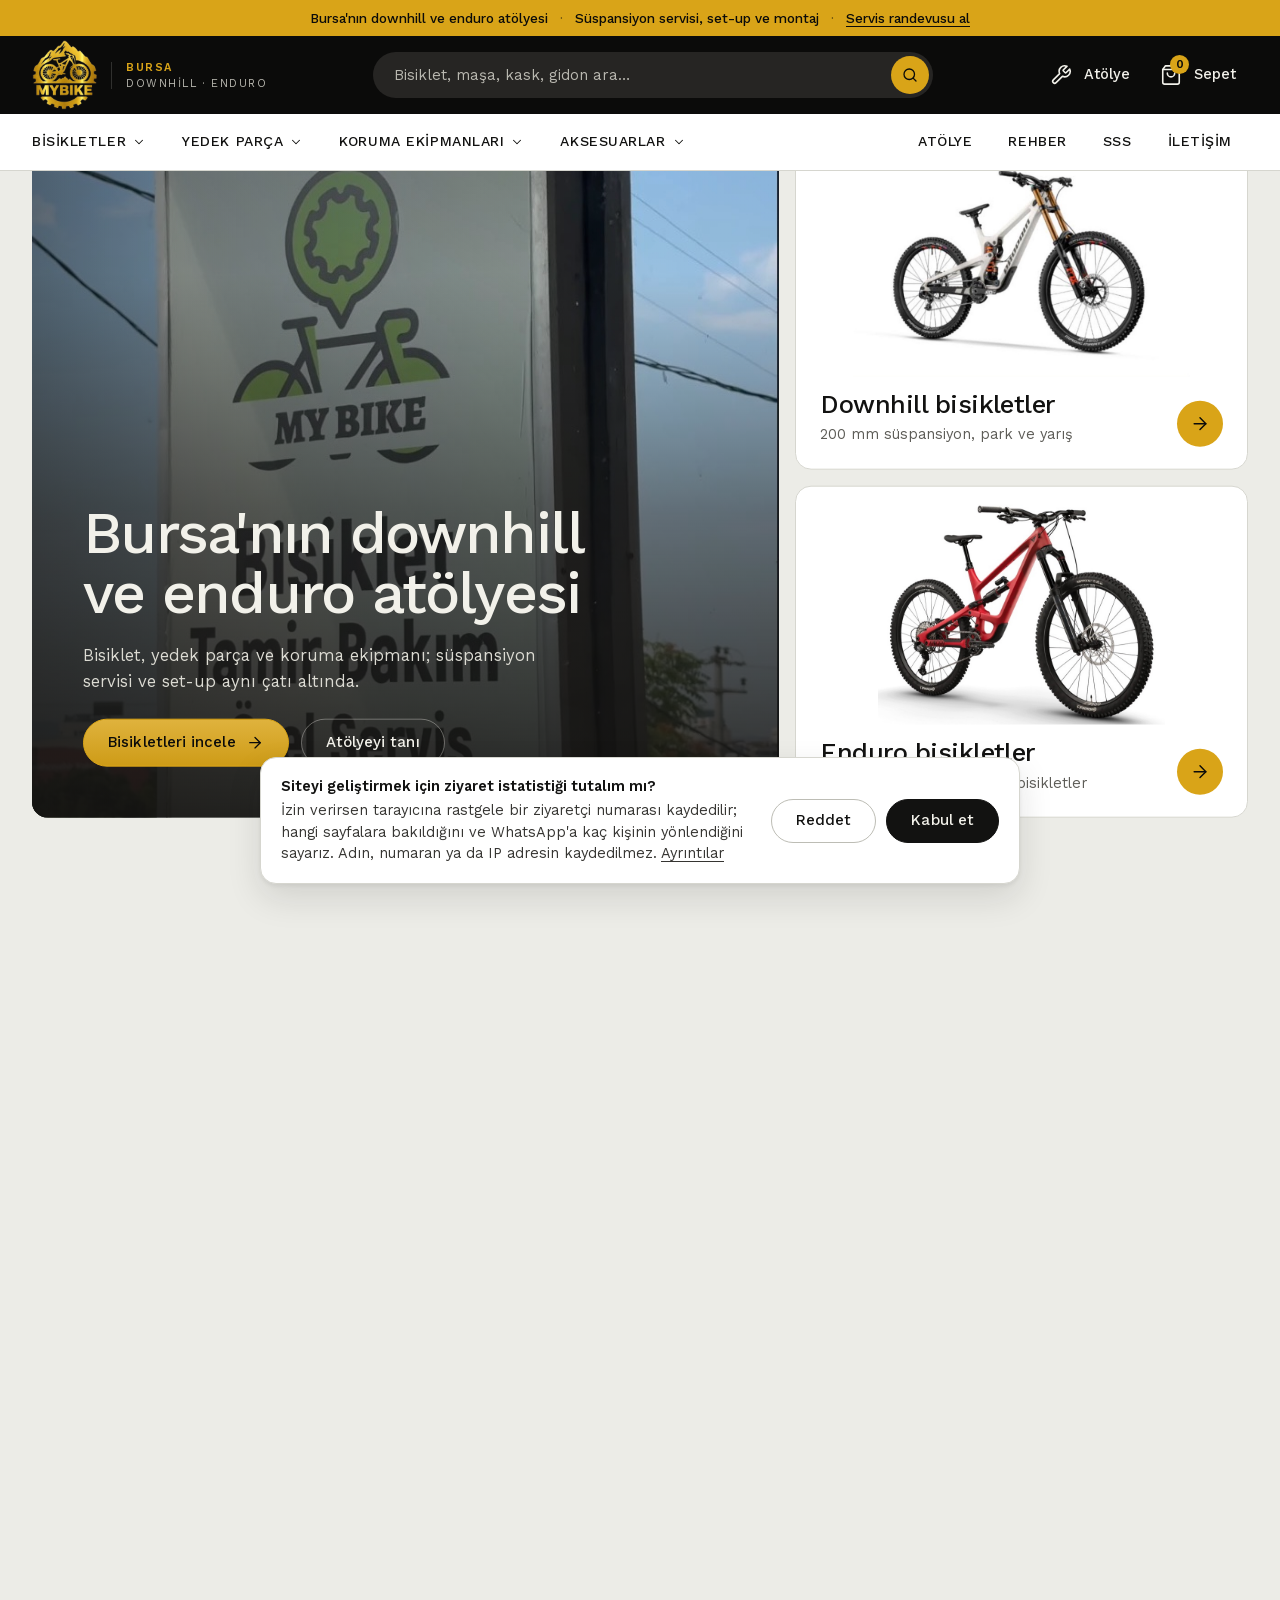
==== index.html @ 98304c93 "Güvenlik: istatistik kayıtlarına hız sınırı, yönetici girişine deneme sınırı, içerik güvenlik politi" ====
<!doctype html>
<html lang="tr" data-type="place">
<head>
  <meta charset="utf-8">
  <meta name="viewport" content="width=device-width, initial-scale=1">
  <meta http-equiv="Content-Security-Policy" content="default-src 'self'; script-src 'self'; style-src 'self' 'unsafe-inline'; img-src 'self' data: blob: https://vzsizdxejrnahdxeeici.supabase.co; font-src 'self'; connect-src 'self' https://vzsizdxejrnahdxeeici.supabase.co wss://vzsizdxejrnahdxeeici.supabase.co; object-src 'none'; base-uri 'self'; form-action 'self'; frame-src 'none'; upgrade-insecure-requests">
  <meta name="referrer" content="strict-origin-when-cross-origin">
  <title>My Bike Bursa | Downhill ve Enduro Bisiklet, Yedek Parça ve Atölye</title>
  <meta name="description" content="Bursa'da downhill ve enduro odaklı bisiklet atölyesi. Enduro, downhill, XC, hardtail ve dirt jump bisikletler; yedek parça, koruma ekipmanı ve süspansiyon servisi.">
  <meta name="page-type" content="place">
  <meta name="site-kind" content="other">
  <meta name="page-kind" content="place">
  <meta name="theme-color" content="#0b0b0a">
  <meta property="og:type" content="website">
  <meta property="og:title" content="My Bike Bursa | Downhill ve Enduro Atölyesi">
  <meta property="og:description" content="Downhill ve enduro bisikletler, yedek parça, koruma ekipmanı ve atölye servisi.">
  <link rel="canonical" href="https://www.mybikestore.com.tr/">
  <meta property="og:url" content="https://www.mybikestore.com.tr/">
  <meta property="og:site_name" content="My Bike Bursa">
  <meta property="og:locale" content="tr_TR">
  <meta property="og:image" content="https://www.mybikestore.com.tr/assets/img/logo.jpg">
  <meta name="twitter:card" content="summary_large_image">
  <link rel="icon" href="assets/img/favicon-64.png" type="image/png">
  <link rel="apple-touch-icon" href="assets/img/apple-touch-icon.png">
    <script type="application/ld+json">
  {
    "@context": "https://schema.org",
    "@graph": [
      {
        "@type": "BicycleStore",
        "@id": "https://www.mybikestore.com.tr/#isletme",
        "name": "My Bike Bursa",
        "alternateName": "My Bike",
        "description": "Bursa'da downhill ve enduro odaklı bisiklet atölyesi: bisiklet, yedek parça, koruma ekipmanı ve süspansiyon servisi.",
        "url": "https://www.mybikestore.com.tr/",
        "logo": "https://www.mybikestore.com.tr/assets/img/logo.jpg",
        "image": "https://www.mybikestore.com.tr/assets/img/logo.jpg",
        "telephone": "+905318868120",
        "email": "tolgaakdeniz16@gmail.com",
        "address": { "@type": "PostalAddress", "streetAddress": "Odunluk Mah., Orhangazi Cad., No: 13", "addressLocality": "Nilüfer", "addressRegion": "Bursa", "addressCountry": "TR" },
        "hasMap": "https://www.google.com/maps/search/?api=1&query=My%20Bike%2C%20Odunluk%20Mah.%2C%20Orhangazi%20Cad.%2C%20No%3A%2013%2C%20Nil%C3%BCfer%2C%20Bursa",
        "areaServed": "Bursa",
        "openingHours": "Mo-Sa 10:00-19:00",
        "priceRange": "₺₺",
        "knowsAbout": ["Downhill bisiklet", "Enduro bisiklet", "Süspansiyon servisi", "Bisiklet tamiri"]
      },
      {
        "@type": "WebSite",
        "@id": "https://www.mybikestore.com.tr/#site",
        "name": "My Bike Bursa",
        "url": "https://www.mybikestore.com.tr/",
        "inLanguage": "tr-TR",
        "publisher": { "@id": "https://www.mybikestore.com.tr/#isletme" },
        "potentialAction": {
          "@type": "SearchAction",
          "target": "https://www.mybikestore.com.tr/magaza.html?q={search_term_string}",
          "query-input": "required name=search_term_string"
        }
      }
    ]
  }
  </script>
  <link rel="stylesheet" href="assets/css/fonts.css?v=202611221400">
  <link rel="stylesheet" href="assets/css/style.css?v=202611221400">
</head>
<body data-page="home">
  <!-- palette: stone ground + logo gold/black · type Work Sans · radius soft · motion: GSAP ScrollSmoother + hero entrance -->
  <a class="skip-link" href="#icerik">İçeriğe geç</a>
  <div id="site-header"></div>

  <div id="smooth-wrapper">
    <div id="smooth-content">
      <main id="icerik">

        <!-- HERO: atölye fotoğrafı + iki disiplin -->
        <section class="hero" data-enter aria-label="My Bike atölyesi">
          <div class="wrap">
            <div class="hero-grid">
              <div class="hero-main" data-enter-media>
                <div class="ph ph--dark has-img"><img src="assets/img/atolye/tabela.jpg" alt="My Bike tabelası: bisiklet tamir bakım, özel servis" decoding="async" style="object-position:center 56%"></div>
                <div class="hero-copy">
                  <h1 data-enter-item>Bursa'nın downhill ve enduro atölyesi</h1>
                  <p data-enter-item>Bisiklet, yedek parça ve koruma ekipmanı; süspansiyon servisi ve set-up aynı çatı altında.</p>
                  <div class="row" data-enter-item>
                    <a class="btn" href="magaza.html?kat=bisikletler">Bisikletleri incele <svg viewBox="0 0 24 24" fill="none" stroke="currentColor" stroke-width="1.75" stroke-linecap="round" stroke-linejoin="round" aria-hidden="true"><path d="M5 12h14"/><path d="m12 5 7 7-7 7"/></svg></a>
                    <a class="btn btn--ghost on-dark" href="atolye.html">Atölyeyi tanı</a>
                  </div>
                </div>
              </div>

              <a class="hero-side hero-side--light" href="magaza.html?kat=downhill" data-enter-media>
                <div class="ph has-img"><img src="assets/img/disiplin/downhill-propain.jpg" alt="Downhill bisiklet" width="846" height="568" decoding="async"></div>
                <div class="copy">
                  <div><h2>Downhill bisikletler</h2><p>200 mm süspansiyon, park ve yarış</p></div>
                  <span class="round-arrow" aria-hidden="true"><svg viewBox="0 0 24 24" fill="none" stroke="currentColor" stroke-width="1.75" stroke-linecap="round" stroke-linejoin="round"><path d="M5 12h14"/><path d="m12 5 7 7-7 7"/></svg></span>
                </div>
              </a>
              <a class="hero-side hero-side--light" href="magaza.html?kat=enduro" data-enter-media>
                <div class="ph has-img"><img src="assets/img/disiplin/enduro-capra.jpg" alt="Enduro bisiklet" width="760" height="600" decoding="async"></div>
                <div class="copy">
                  <div><h2>Enduro bisikletler</h2><p>150–180 mm, tırmanıp inen bisikletler</p></div>
                  <span class="round-arrow" aria-hidden="true"><svg viewBox="0 0 24 24" fill="none" stroke="currentColor" stroke-width="1.75" stroke-linecap="round" stroke-linejoin="round"><path d="M5 12h14"/><path d="m12 5 7 7-7 7"/></svg></span>
                </div>
              </a>
            </div>
          </div>
        </section>

        <!-- BİSİKLET DİSİPLİNLERİ -->
        <section class="section" id="bisikletler">
          <div class="wrap">
            <div class="sec-head">
              <div>
                <h2>Disipline göre bisiklet</h2>
                <p>Hangi parkurda süreceğini söyle, doğru bisikleti birlikte seçelim.</p>
              </div>
              <a class="link" href="magaza.html?kat=bisikletler">Tüm bisikletler <svg viewBox="0 0 24 24" fill="none" stroke="currentColor" stroke-width="1.75" stroke-linecap="round" stroke-linejoin="round" aria-hidden="true"><path d="M5 12h14"/><path d="m12 5 7 7-7 7"/></svg></a>
            </div>
            <div class="disc-grid" data-disciplines></div>
          </div>
        </section>

        <!-- YENİ GELENLER -->
        <section class="section section--white">
          <div class="wrap">
            <div class="sec-head">
              <div>
                <h2>Yeni gelen ürünler</h2>
                <p>Bisikletler, parçalar ve ekipmanda son gelenler.</p>
              </div>
              <a class="link" href="magaza.html?sirala=yeni">Tümünü gör <svg viewBox="0 0 24 24" fill="none" stroke="currentColor" stroke-width="1.75" stroke-linecap="round" stroke-linejoin="round" aria-hidden="true"><path d="M5 12h14"/><path d="m12 5 7 7-7 7"/></svg></a>
            </div>
            <div class="p-grid" data-new></div>
          </div>
        </section>

        <!-- ATÖLYE -->
        <section class="section band on-dark" id="atolye">
          <div class="wrap band-grid">
            <div>
              <h2>Atölye: servis, <span class="nb">set-up</span> ve montaj</h2>
              <p class="lead">Bisikletini parkurdan nasıl döndüyse öyle getir. Süspansiyon bakımından teker toplamaya, downhill ve enduro bisikletin ihtiyacı olan işleri burada yapıyoruz.</p>
              <ul class="svc-list">
                <li><svg viewBox="0 0 24 24" fill="none" stroke="currentColor" stroke-width="2" stroke-linecap="round" stroke-linejoin="round" aria-hidden="true"><path d="M20 6 9 17l-5-5"/></svg>Süspansiyon servisi</li>
                <li><svg viewBox="0 0 24 24" fill="none" stroke="currentColor" stroke-width="2" stroke-linecap="round" stroke-linejoin="round" aria-hidden="true"><path d="M20 6 9 17l-5-5"/></svg>Set-up ve sag ayarı</li>
                <li><svg viewBox="0 0 24 24" fill="none" stroke="currentColor" stroke-width="2" stroke-linecap="round" stroke-linejoin="round" aria-hidden="true"><path d="M20 6 9 17l-5-5"/></svg>Fren bakımı ve hava alma</li>
                <li><svg viewBox="0 0 24 24" fill="none" stroke="currentColor" stroke-width="2" stroke-linecap="round" stroke-linejoin="round" aria-hidden="true"><path d="M20 6 9 17l-5-5"/></svg>Tubeless kurulum</li>
                <li><svg viewBox="0 0 24 24" fill="none" stroke="currentColor" stroke-width="2" stroke-linecap="round" stroke-linejoin="round" aria-hidden="true"><path d="M20 6 9 17l-5-5"/></svg>Teker toplama</li>
                <li><svg viewBox="0 0 24 24" fill="none" stroke="currentColor" stroke-width="2" stroke-linecap="round" stroke-linejoin="round" aria-hidden="true"><path d="M20 6 9 17l-5-5"/></svg>Sezon öncesi komple bakım</li>
              </ul>
              <div class="row">
                <a class="btn" href="atolye.html#randevu">Servis randevusu al <svg viewBox="0 0 24 24" fill="none" stroke="currentColor" stroke-width="1.75" stroke-linecap="round" stroke-linejoin="round" aria-hidden="true"><path d="M5 12h14"/><path d="m12 5 7 7-7 7"/></svg></a>
                <a class="btn btn--ghost" href="atolye.html">Atölyeyi tanı</a>
              </div>
            </div>
            <div class="mosaic">
              <div class="frame"><div data-ph="Atölyede kadro üzerinde çalışan usta" data-img="assets/img/atolye/montaj-standi.jpg" data-ph-dark></div></div>
              <div class="frame"><div data-ph="Fox amortisör servisi: sökülmüş parçalar, keçe kiti ve süspansiyon yağları" data-img="assets/img/atolye/suspansiyon-servis-kiti.jpg" data-ph-dark></div></div>
              <div class="frame"><div data-ph="Mağaza duvarında kaset, balata ve aksesuarlar" data-img="assets/img/atolye/parca-duvari-aktarma.jpg" data-ph-dark></div></div>
            </div>
          </div>
        </section>

        <!-- KORUMA ÜRÜNLERİ -->
        <section class="section section--tight">
          <div class="wrap">
            <div class="sec-head">
              <div>
                <h2>Öne çıkan korumalar</h2>
                <p>Parka çıkmadan önce kask, dizlik ve gövde koruması.</p>
              </div>
              <a class="link" href="magaza.html?kat=koruma">Tüm korumalar <svg viewBox="0 0 24 24" fill="none" stroke="currentColor" stroke-width="1.75" stroke-linecap="round" stroke-linejoin="round" aria-hidden="true"><path d="M5 12h14"/><path d="m12 5 7 7-7 7"/></svg></a>
            </div>
            <div class="p-grid" data-protection></div>
          </div>
        </section>

        <!-- KATEGORİLER: her kutunun görseli o kategorideki bir üründen gelir -->
        <section class="section">
          <div class="wrap">
            <div class="sec-head">
              <div>
                <h2>Kategoriler</h2>
                <p>Bisikletler, yedek parçalar, aksesuarlar ve koruma ekipmanları.</p>
              </div>
              <a class="link" href="magaza.html">Tüm ürünler <svg viewBox="0 0 24 24" fill="none" stroke="currentColor" stroke-width="1.75" stroke-linecap="round" stroke-linejoin="round" aria-hidden="true"><path d="M5 12h14"/><path d="m12 5 7 7-7 7"/></svg></a>
            </div>
            <div class="cat-grid" data-cat-tiles></div>
          </div>
        </section>

      </main>
      <div id="site-footer"></div>
    </div>
  </div>

  <script src="assets/vendor/supabase.min.js"></script>
  <script src="assets/js/config.js?v=202611221400"></script>
  <script src="assets/js/data.js?v=202611221400"></script>
  <script src="assets/js/store.js?v=202611221400"></script>
  <script src="assets/js/app.js?v=202611221400"></script>
  <script src="assets/js/analytics.js?v=202611221400"></script>
  <script src="assets/vendor/gsap.min.js"></script>
  <script src="assets/vendor/ScrollTrigger.min.js"></script>
  <script src="assets/vendor/ScrollSmoother.min.js"></script>
  <script src="assets/js/motion.js?v=202611221400"></script>
</body>
</html>
---- assets/css/fonts.css ----
/* Work Sans (SIL Open Font License 1.1) — yerel kopya; Google Fonts'a istek gitmez. Değişken font: 400–600 */
@font-face { font-family: 'Work Sans'; font-style: normal; font-weight: 400 600; font-display: swap; src: url('../fonts/work-sans-latin-ext.woff2') format('woff2'); unicode-range: U+0100-02BA, U+02BD-02C5, U+02C7-02CC, U+02CE-02D7, U+02DD-02FF, U+0304, U+0308, U+0329, U+1D00-1DBF, U+1E00-1E9F, U+1EF2-1EFF, U+2020, U+20A0-20AB, U+20AD-20C4, U+2113, U+2C60-2C7F, U+A720-A7FF; }
@font-face { font-family: 'Work Sans'; font-style: normal; font-weight: 400 600; font-display: swap; src: url('../fonts/work-sans-latin.woff2') format('woff2'); unicode-range: U+0000-00FF, U+0131, U+0152-0153, U+02BB-02BC, U+02C6, U+02DA, U+02DC, U+0304, U+0308, U+0329, U+2000-206F, U+20AC, U+2122, U+2191, U+2193, U+2212, U+2215, U+FEFF, U+FFFD; }
---- assets/css/style.css ----
/* ==========================================================================
   MY BIKE — Bursa downhill & enduro atölyesi
   Palet: taş zemin (ana renk) + logodan altın sarısı ve siyah (vurgu)
   Yazı: Work Sans
   ========================================================================== */

:root {
  --bg: #ecece7;
  --surface: #f6f6f2;
  --card: #ffffff;
  --line: #d6d6cf;
  --line-strong: #bdbdb5;
  --ink: #121211;
  --ink-2: #363532;
  --muted: #5d5c57;
  --accent: #d9a418;        /* logodaki altın sarısı */
  --accent-strong: #c18f0d;
  --accent-ink: #0b0b0a;
  --accent-deep: #3b2c05;   /* altın zemin üstünde ikincil yazı */
  --dark: #0b0b0a;          /* logodaki siyah */
  --dark-2: #171716;
  --dark-3: #262523;
  --on-dark: #f2f1ea;
  --on-dark-muted: #b9b8b0;
  --danger: #b4321f;

  --radius-s: 6px;
  --radius: 10px;
  --radius-l: 16px;
  --pill: 999px;

  --wrap: 1320px;
  --gutter: clamp(16px, 3vw, 32px);
  --header-h: 168px;

  --shadow-1: 0 1px 2px rgba(24, 23, 21, .06), 0 4px 14px rgba(24, 23, 21, .06);
  --shadow-2: 0 2px 4px rgba(24, 23, 21, .06), 0 14px 34px rgba(24, 23, 21, .12);

  --ease-out: cubic-bezier(.16, 1, .3, 1);
  --t-fast: 160ms;
  --t: 260ms;

  --font: "Work Sans", system-ui, -apple-system, "Segoe UI", sans-serif;
}

/* ---------- Reset ---------- */
*, *::before, *::after { box-sizing: border-box; }
html { -webkit-text-size-adjust: 100%; text-size-adjust: 100%; }
body {
  margin: 0;
  background: var(--bg);
  color: var(--ink);
  font-family: var(--font);
  font-size: 16px;
  line-height: 1.55;
  font-feature-settings: "tnum" 0;
  -webkit-font-smoothing: antialiased;
}
img, svg, video { display: block; max-width: 100%; }
a { color: inherit; text-decoration: none; }
button, input, select, textarea { font: inherit; color: inherit; }
button { cursor: pointer; background: none; border: 0; padding: 0; }
h1, h2, h3, h4 { margin: 0; font-weight: 500; line-height: 1.1; letter-spacing: -0.02em; text-wrap: balance; }
p { margin: 0; }
ul { margin: 0; padding: 0; list-style: none; }
::selection { background: var(--accent); color: var(--accent-ink); }
:focus-visible { outline: 2px solid var(--ink); outline-offset: 3px; border-radius: 4px; }
.on-dark :focus-visible, .site-header :focus-visible, .site-footer :focus-visible { outline-color: var(--accent); }
.site-header .annc :focus-visible, .site-header .mainnav :focus-visible, .trust :focus-visible { outline-color: var(--ink); }

html { scrollbar-color: var(--line-strong) var(--bg); overflow-x: clip; }

.sr-only {
  position: absolute; width: 1px; height: 1px; padding: 0; margin: -1px;
  overflow: hidden; clip: rect(0 0 0 0); white-space: nowrap; border: 0;
}
.skip-link {
  position: fixed; left: 16px; top: 12px; z-index: 200;
  background: var(--accent); color: var(--accent-ink);
  padding: 12px 18px; border-radius: var(--pill); font-weight: 500;
  transform: translateY(-160%); transition: transform var(--t-fast) var(--ease-out);
}
.skip-link:focus { transform: none; }

.wrap { width: 100%; max-width: var(--wrap); margin-inline: auto; padding-inline: var(--gutter); }
.num { font-variant-numeric: tabular-nums; }

/* ---------- Buttons ---------- */
.btn {
  --b-bg: var(--accent); --b-fg: var(--accent-ink); --b-bd: var(--accent);
  display: inline-flex; align-items: center; justify-content: center; gap: 10px;
  min-height: 48px; padding: 0 24px;
  background: var(--b-bg); color: var(--b-fg);
  border: 1px solid var(--b-bd); border-radius: var(--pill);
  font-weight: 500; font-size: 15px; letter-spacing: .005em; white-space: nowrap;
  transition: background var(--t-fast), color var(--t-fast), border-color var(--t-fast), transform var(--t-fast) var(--ease-out), box-shadow var(--t-fast);
}
.btn svg { width: 18px; height: 18px; transition: transform var(--t) var(--ease-out); }
.btn:hover { --b-bg: var(--accent-strong); --b-bd: var(--accent-strong); transform: translateY(-1px); box-shadow: 0 6px 16px rgba(24,23,21,.14); }
.btn:hover svg { transform: translateX(3px); }
.btn:active { transform: translateY(0) scale(.98); box-shadow: none; }
.btn--dark { --b-bg: var(--ink); --b-fg: var(--on-dark); --b-bd: var(--ink); }
.btn--dark:hover { --b-bg: var(--dark-3); --b-bd: var(--dark-3); }
.btn--ghost { --b-bg: transparent; --b-fg: var(--ink); --b-bd: var(--line-strong); }
.btn--ghost:hover { --b-bg: var(--card); --b-bd: var(--ink); }
.on-dark .btn--ghost, .btn--ghost.on-dark { --b-fg: var(--on-dark); --b-bd: rgba(242,241,234,.35); }
.on-dark .btn--ghost:hover, .btn--ghost.on-dark:hover { --b-bg: rgba(242,241,234,.08); --b-bd: var(--on-dark); }
.btn--block { width: 100%; }
.btn[disabled] { opacity: .5; pointer-events: none; }

.link {
  display: inline-flex; align-items: center; gap: 6px; font-weight: 500;
  background: linear-gradient(currentColor, currentColor) no-repeat 0 100% / 0 1px;
  padding-bottom: 2px; transition: background-size var(--t) var(--ease-out);
}
.link:hover { background-size: 100% 1px; }
.link svg { width: 16px; height: 16px; transition: transform var(--t) var(--ease-out); }
.link:hover svg { transform: translateX(3px); }

/* ---------- Image placeholder ("Görsel eklenecek") ---------- */
.ph {
  position: relative; width: 100%; height: 100%;
  display: grid; place-content: center; justify-items: center; gap: 8px;
  text-align: center; padding: 16px;
  color: var(--muted);
  background:
    repeating-linear-gradient(135deg, rgba(24,23,21,.035) 0 12px, transparent 12px 24px),
    #e3e3dc;
  overflow: hidden;
}
.ph svg { width: 34px; height: 34px; opacity: .7; }
.ph b { font-weight: 500; font-size: 14px; color: var(--ink-2); }
.ph small { font-size: 12.5px; line-height: 1.35; max-width: 26ch; color: var(--ink-2); }
.ph--dark small { color: var(--on-dark-muted); }
.ph--dark {
  color: var(--on-dark-muted);
  background:
    repeating-linear-gradient(135deg, rgba(242,241,234,.04) 0 14px, transparent 14px 28px),
    linear-gradient(160deg, #2f2e2a, #1b1a18 70%);
}
.ph--dark b { color: var(--on-dark); }
.ph--corner { place-content: end start; justify-items: start; text-align: left; padding: 20px; }
.ph--corner svg { width: 22px; height: 22px; }
.ph img { position: absolute; inset: 0; width: 100%; height: 100%; object-fit: cover; }
.ph.has-img > :not(img) { display: none; }

.frame { position: relative; overflow: hidden; border-radius: var(--radius); background: #e3e3dc; }
.frame > .ph { transition: transform 600ms var(--ease-out); }

/* ---------- Announcement + header ---------- */
.site-header { position: fixed; inset: 0 0 auto 0; z-index: 100; }
.annc {
  background: var(--accent); color: var(--accent-ink);
  font-size: 13.5px; font-weight: 500;
}
.annc .wrap { display: flex; align-items: center; justify-content: center; gap: 12px; min-height: 36px; text-align: center; }
.annc a { text-decoration: underline; text-underline-offset: 3px; }
.annc .sep { opacity: .5; }

.topbar { background: var(--dark); color: var(--on-dark); }
.topbar .wrap { display: grid; grid-template-columns: auto 1fr auto; align-items: center; gap: 32px; min-height: 76px; }

.logo { display: inline-flex; align-items: center; gap: 14px; color: var(--on-dark); }
/* Logo siyah zeminli JPG: koyu zeminde "screen" ile siyah kısım görünmez olur */
.logo img, .brand-emblem { mix-blend-mode: screen; }
.logo img { height: 70px; width: auto; margin-block: 4px; transition: transform var(--t) var(--ease-out); }
.logo:hover img { transform: scale(1.04); }
.logo-text { display: grid; gap: 5px; line-height: 1; padding-left: 14px; border-left: 1px solid rgba(242,241,234,.16); }
.logo-text span { font-size: 11px; letter-spacing: .14em; color: var(--on-dark-muted); text-transform: uppercase; }
.logo-text span:first-child { color: var(--accent); font-weight: 600; }
.foot-brand .logo img { height: 112px; }
.w-hero-logo { height: clamp(88px, 9vw, 128px); width: auto; margin-bottom: 4px; }
.btn:not(.btn--dark):not(.btn--ghost) { background-image: linear-gradient(180deg, rgba(255,255,255,.16), rgba(0,0,0,.05)); }

.search { position: relative; max-width: 560px; width: 100%; justify-self: center; }
.search input {
  width: 100%; height: 46px; border-radius: var(--pill);
  border: 1px solid transparent; background: var(--dark-3); color: var(--on-dark);
  padding: 0 52px 0 20px; font-size: 15px;
  transition: border-color var(--t-fast), background var(--t-fast);
}
.search input::placeholder { color: var(--on-dark-muted); }
.search input:focus { outline: none; border-color: var(--accent); background: #383732; }
.search button {
  position: absolute; right: 4px; top: 4px; width: 38px; height: 38px; border-radius: 50%;
  display: grid; place-items: center; background: var(--accent); color: var(--accent-ink);
  transition: transform var(--t-fast) var(--ease-out);
}
.search button:hover { transform: scale(1.06); }
.search button svg { width: 18px; height: 18px; }

.actions { display: flex; align-items: center; gap: 6px; }
.icon-btn {
  position: relative; display: inline-flex; align-items: center; gap: 10px;
  min-height: 44px; padding: 0 12px; border-radius: var(--pill); color: var(--on-dark);
  font-size: 14.5px; font-weight: 500; transition: background var(--t-fast);
}
.icon-btn:hover { background: var(--dark-3); }
.icon-btn svg { width: 22px; height: 22px; }
.cart-count {
  position: absolute; top: 2px; left: 22px; min-width: 19px; height: 19px; padding: 0 5px;
  border-radius: var(--pill); background: var(--accent); color: var(--accent-ink);
  font-size: 11.5px; font-weight: 600; display: grid; place-items: center;
}
.cart-count.bump { animation: bump 420ms var(--ease-out); }
@keyframes bump { 40% { transform: scale(1.35); } }
.menu-btn { display: none; }
.icon-btn .label { margin-left: 2px; }
.nb { white-space: nowrap; }

/* Main nav */
.mainnav { background: var(--card); border-bottom: 1px solid var(--line); }
.mainnav .wrap { display: flex; align-items: stretch; gap: 4px; min-height: 56px; }
.nav-item { position: static; display: flex; }
.nav-link {
  display: inline-flex; align-items: center; gap: 6px; padding: 0 16px;
  font-size: 14px; font-weight: 500; letter-spacing: .04em; text-transform: uppercase;
  position: relative; color: var(--ink);
}
.nav-link::after {
  content: ""; position: absolute; left: 16px; right: 16px; bottom: 0; height: 3px;
  background: var(--accent); transform: scaleX(0); transform-origin: left;
  transition: transform var(--t) var(--ease-out);
}
.nav-item:hover .nav-link::after, .nav-item:focus-within .nav-link::after, .nav-link[aria-current="page"]::after { transform: scaleX(1); }
.nav-link svg { width: 14px; height: 14px; transition: transform var(--t) var(--ease-out); }
.nav-item:hover .nav-link svg { transform: rotate(180deg); }
.nav-item--push { margin-left: auto; }
.nav-item:first-child .nav-link { padding-left: 0; }
.nav-item:first-child .nav-link::after { left: 0; }

.mega {
  position: absolute; left: 0; right: 0; top: 100%;
  background: var(--card); border-bottom: 1px solid var(--line); box-shadow: var(--shadow-2);
  opacity: 0; visibility: hidden; transform: translateY(-6px);
  transition: opacity var(--t-fast), transform var(--t) var(--ease-out), visibility 0s linear var(--t);
}
.nav-item:hover .mega, .nav-item:focus-within .mega {
  opacity: 1; visibility: visible; transform: none; transition-delay: 0s;
}
.mega .wrap { display: grid; grid-template-columns: 260px 1fr; gap: 40px; padding-block: 32px 36px; min-height: 0; }
.mega-intro h3 { font-size: 24px; margin-bottom: 10px; }
.mega-intro p { color: var(--muted); font-size: 14.5px; margin-bottom: 18px; }
.mega-cols { display: grid; grid-template-columns: repeat(4, minmax(0, 1fr)); gap: 28px 32px; }
.mega-cols--tiles { grid-template-columns: repeat(5, minmax(0, 1fr)); gap: 16px; }
.mega-col h4 { font-size: 14px; font-weight: 600; margin-bottom: 10px; }
.mega-col h4 a:hover { text-decoration: underline; text-underline-offset: 3px; }
.mega-col li a { display: block; padding: 4px 0; font-size: 14.5px; color: var(--muted); transition: color var(--t-fast), transform var(--t-fast); }
.mega-col li a:hover { color: var(--ink); transform: translateX(3px); }
.mega-tile { display: grid; gap: 10px; }
.mega-tile .frame { aspect-ratio: 4 / 3; }
.mega-tile .ph { gap: 4px; }
.mega-tile .ph svg { width: 24px; height: 24px; }
.mega-tile .ph small { display: none; }
.mega-tile span { font-weight: 500; font-size: 15px; }
.mega-tile:hover .frame > .ph { transform: scale(1.03); }

/* ---------- Layout spacing ---------- */
main { padding-top: var(--header-h); }
.section { padding-block: clamp(56px, 7vw, 96px); }
.section--tight { padding-block: clamp(40px, 5vw, 64px); }
.section--white { background: var(--surface); }
.sec-head { display: flex; align-items: end; justify-content: space-between; gap: 24px; margin-bottom: 32px; }
.sec-head h2 { font-size: clamp(28px, 3.2vw, 40px); }
.sec-head p { color: var(--muted); margin-top: 10px; max-width: 60ch; }

/* ---------- Hero (home) ---------- */
.hero { padding-top: 24px; }
.hero-grid {
  display: grid; grid-template-columns: 1.65fr 1fr; grid-template-rows: 1fr 1fr; gap: 16px;
  height: clamp(520px, calc(100svh - var(--header-h) - 48px), 720px);
}
.hero-main { grid-row: 1 / 3; position: relative; border-radius: var(--radius-l); overflow: hidden; color: var(--on-dark); }
.hero-main .ph { position: absolute; inset: 0; }
.hero-main::after {
  content: ""; position: absolute; inset: 0; pointer-events: none;
  background: linear-gradient(90deg, rgba(20,19,17,.82) 0%, rgba(20,19,17,.45) 55%, rgba(20,19,17,0) 85%);
}
.hero-copy {
  position: absolute; z-index: 2; left: clamp(24px, 4vw, 56px); bottom: clamp(24px, 4vw, 56px); right: 24px;
  max-width: 620px; display: grid; gap: 20px;
}
.hero-copy h1 { font-size: clamp(36px, 4.6vw, 64px); font-weight: 500; letter-spacing: -0.03em; line-height: 1.02; }
.hero-copy p { font-size: clamp(16px, 1.3vw, 18px); color: #dcdbd3; max-width: 46ch; }
.hero-copy .row { display: flex; flex-wrap: wrap; gap: 12px; margin-top: 4px; }
.hero-tag {
  position: absolute; z-index: 2; top: 20px; right: 20px;
}
.hero-side { position: relative; border-radius: var(--radius-l); overflow: hidden; display: block; color: var(--on-dark); }
.hero-side .ph { position: absolute; inset: 0; transition: transform 700ms var(--ease-out); }
.hero-side::after { content: ""; position: absolute; inset: 0; background: linear-gradient(0deg, rgba(20,19,17,.75), rgba(20,19,17,0) 65%); pointer-events: none; }
.hero-side:hover .ph { transform: scale(1.03); }
.hero-side .copy { position: absolute; z-index: 2; left: 24px; right: 24px; bottom: 22px; display: flex; align-items: end; justify-content: space-between; gap: 16px; }
.hero-side h2 { font-size: clamp(22px, 2vw, 28px); }
.hero-side p { color: #d6d5cd; font-size: 14.5px; margin-top: 6px; }
.round-arrow {
  flex: none; width: 46px; height: 46px; border-radius: 50%; display: grid; place-items: center;
  background: var(--accent); color: var(--accent-ink); transition: transform var(--t) var(--ease-out);
}
.round-arrow svg { width: 20px; height: 20px; }
.hero-side:hover .round-arrow { transform: translateX(4px); }
.ph-chip {
  display: inline-flex; align-items: center; gap: 8px; padding: 6px 12px; border-radius: var(--pill);
  background: rgba(24,23,21,.55); color: var(--on-dark-muted); font-size: 12.5px; backdrop-filter: blur(6px);
}
.ph-chip svg { width: 15px; height: 15px; }

/* Trust strip under hero */
.facts { display: grid; grid-template-columns: repeat(4, minmax(0, 1fr)); gap: 16px; margin-top: 16px; }
.fact { display: flex; align-items: center; gap: 14px; padding: 18px 20px; background: var(--card); border-radius: var(--radius); border: 1px solid var(--line); }
.fact svg { flex: none; width: 28px; height: 28px; color: var(--ink); }
.fact b { display: block; font-weight: 600; font-size: 15px; }
.fact span { display: block; color: var(--muted); font-size: 13.5px; line-height: 1.4; }

/* ---------- Category tiles (disciplines) ---------- */
.disc-grid { display: grid; grid-template-columns: repeat(5, minmax(0, 1fr)); gap: 16px; }
.disc {
  display: grid; grid-template-rows: auto 1fr; background: var(--card); border: 1px solid var(--line);
  border-radius: var(--radius); overflow: hidden;
  transition: transform var(--t) var(--ease-out), box-shadow var(--t), border-color var(--t);
}
.disc:hover { transform: translateY(-2px); box-shadow: var(--shadow-2); border-color: transparent; }
.disc .frame { border-radius: 0; aspect-ratio: 4 / 3.4; }
.disc:hover .frame > .ph { transform: scale(1.03); }
.disc-body { padding: 16px 18px 18px; display: grid; gap: 4px; align-content: start; }
.disc-body h3 { font-size: 20px; display: flex; align-items: center; justify-content: space-between; gap: 10px; }
.disc-body h3 svg { width: 18px; height: 18px; transition: transform var(--t) var(--ease-out); }
.disc:hover h3 svg { transform: translateX(3px); }
.disc-body p { color: var(--muted); font-size: 14px; line-height: 1.45; }
.disc-body .count { font-size: 13px; color: var(--muted); margin-top: 6px; }

/* ---------- Product cards ---------- */
.p-grid { display: grid; grid-template-columns: repeat(4, minmax(0, 1fr)); gap: 16px; }
.p-grid--3 { grid-template-columns: repeat(3, minmax(0, 1fr)); }
.p-card {
  position: relative; display: grid; grid-template-rows: auto 1fr; background: var(--card);
  border: 1px solid var(--line); border-radius: var(--radius); overflow: hidden;
  transition: transform var(--t) var(--ease-out), box-shadow var(--t), border-color var(--t);
}
.p-card:hover { transform: translateY(-2px); box-shadow: var(--shadow-2); border-color: transparent; }
.p-card .frame { aspect-ratio: 1 / 1; border-radius: 0; background: var(--surface); }
.p-card .ph { background: repeating-linear-gradient(135deg, rgba(24,23,21,.03) 0 12px, transparent 12px 24px), #efefea; }
.p-card:hover .frame > .ph { transform: scale(1.03); }
.badge {
  position: absolute; z-index: 2; top: 12px; left: 12px; padding: 4px 10px; border-radius: var(--pill);
  font-size: 12px; font-weight: 600; background: var(--accent); color: var(--accent-ink);
}
.badge--sale { background: var(--ink); color: var(--on-dark); }
.p-body { display: grid; grid-template-rows: auto auto 1fr; gap: 6px; padding: 16px 18px 18px; }
.p-cat { font-size: 12.5px; color: var(--muted); letter-spacing: .02em; }
.p-name { font-size: 15.5px; font-weight: 500; line-height: 1.35; }
.p-name a::before { content: ""; position: absolute; inset: 0; z-index: 1; }
.p-foot { display: flex; align-items: end; justify-content: space-between; gap: 12px; margin-top: 10px; }
.p-price { display: grid; line-height: 1.2; }
.p-price b { font-size: 18px; font-weight: 600; font-variant-numeric: tabular-nums; }
.p-price s { font-size: 13.5px; color: var(--muted); font-variant-numeric: tabular-nums; }
.add-btn {
  position: relative; z-index: 2; flex: none; width: 46px; height: 46px; border-radius: 50%;
  display: grid; place-items: center; background: var(--accent); color: var(--accent-ink);
  transition: transform var(--t-fast) var(--ease-out), background var(--t-fast);
}
.add-btn svg { width: 20px; height: 20px; }
.add-btn:hover { background: var(--accent-strong); transform: scale(1.06); }
.add-btn:active { transform: scale(.94); }
.add-btn.done { background: var(--ink); color: var(--on-dark); }

/* ---------- Promo banners ---------- */
.promo-grid { display: grid; grid-template-columns: 1fr 1fr; gap: 16px; }
.promo {
  position: relative; display: block; min-height: 340px; border-radius: var(--radius-l); overflow: hidden; color: var(--on-dark);
}
.promo .ph { position: absolute; inset: 0; transition: transform 700ms var(--ease-out); }
.promo::after { content: ""; position: absolute; inset: 0; background: linear-gradient(90deg, rgba(20,19,17,.8), rgba(20,19,17,.15) 75%); pointer-events: none; }
.promo:hover .ph { transform: scale(1.03); }
.promo .copy { position: absolute; z-index: 2; inset: auto 32px 32px 32px; display: grid; gap: 12px; justify-items: start; max-width: 380px; }
.promo h2 { font-size: clamp(26px, 2.6vw, 36px); }
.promo p { color: #d6d5cd; }
.promo .btn { margin-top: 6px; }
.promo:hover .btn { --b-bg: var(--accent-strong); }

/* ---------- Part groups ---------- */
.part-grid { display: grid; grid-template-columns: repeat(4, minmax(0, 1fr)); gap: 16px; }
.part {
  display: grid; grid-template-columns: 96px 1fr; gap: 16px; align-items: center;
  padding: 14px; background: var(--card); border: 1px solid var(--line); border-radius: var(--radius);
  transition: transform var(--t) var(--ease-out), box-shadow var(--t), border-color var(--t);
}
.part:hover { transform: translateY(-2px); box-shadow: var(--shadow-1); border-color: transparent; }
.part .frame { aspect-ratio: 1; border-radius: var(--radius-s); }
.part .ph { gap: 0; padding: 6px; }
.part .ph b, .part .ph small { display: none; }
.part .ph svg { width: 24px; height: 24px; }
.part:hover .frame > .ph { transform: scale(1.03); }
.part h3 { font-size: 16.5px; font-weight: 600; margin-bottom: 4px; }
.part p { font-size: 13.5px; color: var(--muted); line-height: 1.4; }

/* ---------- Workshop band (home) ---------- */
.band { background: var(--dark); color: var(--on-dark); }
.band-grid { display: grid; grid-template-columns: 1fr 1.15fr; gap: clamp(32px, 5vw, 72px); align-items: center; }
.band h2 { font-size: clamp(30px, 3.4vw, 46px); margin-bottom: 18px; }
.band .lead { color: var(--on-dark-muted); font-size: 17px; max-width: 52ch; }
.svc-list { display: grid; grid-template-columns: 1fr 1fr; gap: 0 28px; margin-block: 28px 32px; border-top: 1px solid rgba(242,241,234,.14); }
.svc-list li { display: flex; align-items: center; gap: 12px; padding: 14px 0; border-bottom: 1px solid rgba(242,241,234,.14); font-weight: 500; }
.svc-list svg { flex: none; width: 20px; height: 20px; color: var(--accent); }
.band .row { display: flex; flex-wrap: wrap; gap: 12px; }
.mosaic { display: grid; grid-template-columns: 1.3fr 1fr; grid-template-rows: 1fr 1fr; gap: 12px; height: clamp(420px, 42vw, 560px); }
.mosaic .frame { border-radius: var(--radius); }
.mosaic .frame:first-child { grid-row: 1 / 3; }

/* ---------- Trust band + footer ---------- */
.trust { background: var(--accent); color: var(--accent-ink); }
.trust .wrap { display: grid; grid-template-columns: repeat(4, minmax(0, 1fr)); gap: 24px; padding-block: 28px; }
.trust-item { display: flex; align-items: center; gap: 14px; }
.trust-item svg { flex: none; width: 30px; height: 30px; }
.trust-item b { display: block; font-weight: 600; }
.trust-item span { display: block; font-size: 14px; color: var(--accent-deep); }

.site-footer { background: var(--dark); color: var(--on-dark); }
.foot-grid { display: grid; grid-template-columns: 1.4fr repeat(3, 1fr) 1.3fr; gap: 40px; padding-block: 64px 48px; }
.foot-brand p { color: var(--on-dark-muted); font-size: 14.5px; margin-top: 18px; max-width: 34ch; }
.foot-brand address { font-style: normal; color: var(--on-dark-muted); font-size: 14.5px; margin-top: 16px; display: grid; gap: 6px; }
.site-footer h4 { font-size: 14px; font-weight: 600; letter-spacing: .04em; text-transform: uppercase; margin-bottom: 14px; color: var(--on-dark); }
.site-footer li a { display: inline-block; padding: 5px 0; color: var(--on-dark-muted); font-size: 14.5px; transition: color var(--t-fast); }
.site-footer li a:hover { color: var(--on-dark); }
.newsletter p { color: var(--on-dark-muted); font-size: 14.5px; margin-bottom: 14px; }
.newsletter form { display: flex; gap: 8px; }
.newsletter input {
  flex: 1; min-width: 0; height: 48px; border-radius: var(--pill); border: 1px solid rgba(242,241,234,.2);
  background: var(--dark-2); color: var(--on-dark); padding: 0 18px;
}
.newsletter input::placeholder { color: #8f8e86; }
.newsletter input:focus { outline: none; border-color: var(--accent); }
.newsletter .msg { font-size: 13.5px; margin-top: 10px; color: var(--accent); min-height: 1.4em; }
.foot-bottom { border-top: 1px solid rgba(242,241,234,.12); }
.foot-bottom .wrap { display: flex; flex-wrap: wrap; justify-content: space-between; gap: 12px; padding-block: 22px; font-size: 13.5px; color: #8f8e86; }

/* ---------- Page header (inner pages) ---------- */
.crumbs { display: flex; flex-wrap: wrap; gap: 8px; font-size: 13.5px; color: var(--muted); padding-top: 28px; }
.crumbs a:hover { color: var(--ink); text-decoration: underline; text-underline-offset: 3px; }
.crumbs span[aria-hidden] { opacity: .5; }
.page-title { display: flex; flex-wrap: wrap; align-items: end; justify-content: space-between; gap: 16px; padding-block: 14px 28px; }
.page-title h1 { font-size: clamp(32px, 3.6vw, 48px); }
.page-title p { color: var(--muted); margin-top: 8px; max-width: 60ch; }

/* ---------- Shop ---------- */
.shop { display: grid; grid-template-columns: 280px 1fr; gap: 32px; align-items: start; padding-bottom: 96px; }
.filters { background: var(--card); border: 1px solid var(--line); border-radius: var(--radius); padding: 8px 0; }
.filters h2 { font-size: 13px; font-weight: 600; letter-spacing: .06em; text-transform: uppercase; color: var(--muted); padding: 14px 20px 8px; }
.ftree a {
  display: flex; justify-content: space-between; gap: 8px; padding: 9px 20px; font-size: 14.5px; color: var(--ink-2);
  transition: background var(--t-fast), color var(--t-fast);
}
.ftree a:hover { background: var(--surface); color: var(--ink); }
.ftree a[aria-current="true"] { background: var(--ink); color: var(--on-dark); }
.ftree a[aria-current="true"] em { color: var(--on-dark-muted); }
.ftree em { font-style: normal; color: var(--muted); font-size: 13px; font-variant-numeric: tabular-nums; }
.ftree .lvl-0 > a { font-weight: 600; }
.ftree .lvl-1 > a { padding-left: 32px; }
.ftree .lvl-2 > a { padding-left: 46px; font-size: 14px; }
.ftree details > summary { list-style: none; }
.ftree details > summary::-webkit-details-marker { display: none; }
.ftree hr { border: 0; border-top: 1px solid var(--line); margin: 6px 0; }
.price-filter { padding: 6px 20px 16px; display: grid; gap: 10px; }
.price-filter .pair { display: grid; grid-template-columns: 1fr 1fr; gap: 8px; }
.field label { display: block; font-size: 13px; color: var(--muted); margin-bottom: 4px; }
.field input, .field select, .field textarea {
  width: 100%; height: 44px; border: 1px solid var(--line-strong); border-radius: var(--radius-s);
  background: var(--card); padding: 0 12px; font-size: 15px;
  transition: border-color var(--t-fast), box-shadow var(--t-fast);
}
.field textarea { height: auto; min-height: 120px; padding: 12px; resize: vertical; }
.field input:focus, .field select:focus, .field textarea:focus { outline: none; border-color: var(--ink); box-shadow: 0 0 0 3px rgba(217,164,24,.35); }
.field .err { color: var(--danger); font-size: 13px; margin-top: 4px; min-height: 0; }
.field.invalid input, .field.invalid select, .field.invalid textarea { border-color: var(--danger); }

.toolbar { display: flex; flex-wrap: wrap; align-items: center; justify-content: space-between; gap: 12px; margin-bottom: 16px; }
.toolbar .count { color: var(--muted); font-size: 14.5px; }
.toolbar .sort { display: flex; align-items: center; gap: 10px; font-size: 14px; color: var(--muted); }
.toolbar select { height: 42px; border-radius: var(--pill); border: 1px solid var(--line-strong); background: var(--card); padding: 0 16px; color: var(--ink); }
.chips { display: flex; flex-wrap: wrap; gap: 8px; margin-bottom: 16px; }
.chip {
  display: inline-flex; align-items: center; min-height: 40px; padding: 0 16px; border-radius: var(--pill);
  background: var(--card); border: 1px solid var(--line); font-size: 14px; font-weight: 500;
  transition: border-color var(--t-fast), background var(--t-fast), transform var(--t-fast);
}
.chip:hover { border-color: var(--ink); transform: translateY(-1px); }
.chip[aria-current="true"] { background: var(--ink); color: var(--on-dark); border-color: var(--ink); }
.filter-toggle { display: none; }
.empty { padding: 64px 24px; text-align: center; background: var(--card); border: 1px dashed var(--line-strong); border-radius: var(--radius); display: grid; gap: 12px; justify-items: center; }
.empty h2 { font-size: 22px; }
.empty p { color: var(--muted); max-width: 44ch; }

/* ---------- Product detail ---------- */
.pdp { display: grid; grid-template-columns: 1.15fr 1fr; gap: clamp(28px, 4vw, 56px); padding-bottom: 72px; align-items: start; }
.gallery { display: grid; gap: 12px; }
.gallery .main { aspect-ratio: 4 / 5; border-radius: var(--radius-l); background: var(--card); border: 1px solid var(--line); }
.gallery .thumbs { display: grid; grid-template-columns: repeat(4, 1fr); gap: 12px; }
.gallery .thumbs button { aspect-ratio: 1; border-radius: var(--radius); overflow: hidden; border: 1px solid var(--line); background: var(--card); transition: border-color var(--t-fast); }
.gallery .thumbs button[aria-pressed="true"], .gallery .thumbs button:hover { border-color: var(--ink); }
.gallery .thumbs .ph b, .gallery .thumbs .ph small { display: none; }
.gallery .thumbs .ph svg { width: 22px; height: 22px; }
.buy { display: grid; gap: 20px; }
.buy h1 { font-size: clamp(28px, 2.8vw, 38px); }
.buy .price { display: flex; align-items: baseline; gap: 14px; }
.buy .price b { font-size: 32px; font-weight: 600; font-variant-numeric: tabular-nums; }
.buy .price s { color: var(--muted); font-size: 18px; }
.buy .meta { color: var(--muted); font-size: 14.5px; }
.qty-row { display: flex; gap: 12px; flex-wrap: wrap; }
.qty { display: inline-flex; align-items: center; border: 1px solid var(--line-strong); border-radius: var(--pill); background: var(--card); height: 52px; }
.qty button { width: 48px; height: 100%; display: grid; place-items: center; border-radius: var(--pill); }
.qty button:hover { background: var(--surface); }
.qty button svg { width: 16px; height: 16px; }
.qty output { min-width: 32px; text-align: center; font-weight: 600; font-variant-numeric: tabular-nums; }
.qty-row .btn { flex: 1; min-height: 52px; }
.perks { display: grid; gap: 0; border-top: 1px solid var(--line); }
.perks li { display: flex; gap: 14px; align-items: flex-start; padding: 14px 0; border-bottom: 1px solid var(--line); font-size: 14.5px; }
.perks svg { flex: none; width: 22px; height: 22px; margin-top: 1px; }
.perks b { display: block; font-weight: 600; }
.perks span { color: var(--muted); }
.specs { width: 100%; border-collapse: collapse; font-size: 14.5px; background: var(--card); border-radius: var(--radius); overflow: hidden; border: 1px solid var(--line); }
.specs th, .specs td { text-align: left; padding: 12px 16px; border-bottom: 1px solid var(--line); vertical-align: top; }
.specs tr:last-child th, .specs tr:last-child td { border-bottom: 0; }
.specs th { width: 42%; color: var(--muted); font-weight: 500; background: var(--surface); }
.buy h2 { font-size: 18px; font-weight: 600; }
.note { font-size: 14px; color: var(--muted); }

/* ---------- Workshop page ---------- */
.w-hero { position: relative; color: var(--on-dark); background: var(--dark); }
.w-hero-inner { position: relative; display: grid; align-content: end; min-height: clamp(520px, calc(100svh - var(--header-h)), 760px); padding-block: 64px; }
.w-hero .bg { position: absolute; inset: 0; }
.w-hero .bg::after { content: ""; position: absolute; inset: 0; background: linear-gradient(0deg, rgba(20,19,17,.92) 0%, rgba(20,19,17,.35) 60%, rgba(20,19,17,.15)); }
.w-hero .copy { position: relative; display: grid; /* z-index yok: logonun "screen" karışımı zeminle buluşsun */ gap: 22px; max-width: 760px; }
.w-hero h1 { font-size: clamp(40px, 5.6vw, 80px); letter-spacing: -0.035em; line-height: 1; }
.w-hero p { font-size: clamp(16px, 1.4vw, 19px); color: #d6d5cd; max-width: 54ch; }
.w-hero .row { display: flex; flex-wrap: wrap; gap: 12px; }
.w-hero .hero-tag { top: auto; bottom: 24px; right: var(--gutter); }

.story { display: grid; grid-template-columns: 1fr 1fr; gap: clamp(32px, 5vw, 80px); align-items: center; }
.story h2 { font-size: clamp(30px, 3.4vw, 46px); margin-bottom: 20px; }
.story .text { display: grid; gap: 16px; color: var(--ink-2); font-size: 17px; max-width: 58ch; }
.story .frame { aspect-ratio: 4 / 5; border-radius: var(--radius-l); }
.story-stats { display: grid; grid-template-columns: repeat(3, 1fr); gap: 0; margin-top: 12px; border-top: 1px solid var(--line); }
.story-stats div { padding: 18px 16px 0 0; }
.story-stats b { display: block; font-size: 15px; font-weight: 600; }
.story-stats span { font-size: 14px; color: var(--muted); }

.svc-grid { display: grid; grid-template-columns: repeat(3, minmax(0, 1fr)); gap: 0; border-top: 1px solid var(--line); border-left: 1px solid var(--line); }
.svc { padding: 28px 28px 32px; border-right: 1px solid var(--line); border-bottom: 1px solid var(--line); background: var(--card); display: grid; gap: 10px; align-content: start; transition: background var(--t); }
.svc:hover { background: var(--surface); }
.svc svg { width: 30px; height: 30px; margin-bottom: 8px; }
.svc h3 { font-size: 21px; }
.svc p { color: var(--muted); font-size: 15px; }

.gal { display: grid; grid-template-columns: repeat(12, 1fr); grid-auto-rows: clamp(160px, 16vw, 230px); gap: 12px; }
.gal .frame:nth-child(1) { grid-column: span 7; grid-row: span 2; }
.gal .frame:nth-child(2) { grid-column: span 5; }
.gal .frame:nth-child(3) { grid-column: span 5; }
.gal .frame:nth-child(4) { grid-column: span 4; }
.gal .frame:nth-child(5) { grid-column: span 4; }
.gal .frame:nth-child(6) { grid-column: span 4; }

.steps { display: grid; grid-template-columns: repeat(4, minmax(0, 1fr)); gap: 16px; }
.step { padding: 24px; border-radius: var(--radius); background: var(--dark-2); border: 1px solid rgba(242,241,234,.1); display: grid; gap: 10px; align-content: start; }
.step svg { width: 28px; height: 28px; color: var(--accent); margin-bottom: 6px; }
.step h3 { font-size: 19px; }
.step p { color: var(--on-dark-muted); font-size: 15px; }
.band .sec-head p { color: var(--on-dark-muted); }

.visit { display: grid; grid-template-columns: 1fr 1.1fr; gap: clamp(32px, 5vw, 72px); align-items: start; }
.visit-name { font-size: clamp(44px, 6vw, 88px); line-height: .95; letter-spacing: -0.04em; font-weight: 500; margin-bottom: 28px; }
.visit dl { display: grid; grid-template-columns: 120px 1fr; gap: 14px 20px; margin: 0 0 28px; font-size: 16px; }
.visit dt { color: var(--muted); }
.visit dd { margin: 0; font-weight: 500; }
.form-card { background: var(--card); border: 1px solid var(--line); border-radius: var(--radius-l); padding: clamp(24px, 3vw, 36px); }
.form-card h2 { font-size: 26px; margin-bottom: 6px; }
.form-card > p { color: var(--muted); margin-bottom: 22px; }
.form-grid { display: grid; grid-template-columns: 1fr 1fr; gap: 16px; }
.form-grid .full { grid-column: 1 / -1; }
.form-status { font-size: 14.5px; margin-top: 12px; min-height: 1.4em; }

/* ---------- Cart drawer ---------- */
.drawer-backdrop { position: fixed; inset: 0; z-index: 150; background: rgba(20,19,17,.45); opacity: 0; visibility: hidden; transition: opacity var(--t), visibility 0s linear var(--t); }
.drawer {
  position: fixed; z-index: 160; top: 0; right: 0; bottom: 0; width: min(440px, 100%);
  background: var(--card); display: grid; grid-template-rows: auto 1fr auto;
  transform: translateX(100%); visibility: hidden;
  transition: transform 420ms var(--ease-out), visibility 0s linear 420ms;
  box-shadow: -20px 0 50px rgba(20,19,17,.18);
}
body.cart-open .drawer { transform: none; visibility: visible; transition-delay: 0s; }
body.cart-open .drawer-backdrop { opacity: 1; visibility: visible; transition-delay: 0s; }
.drawer-head { display: flex; align-items: center; justify-content: space-between; padding: 20px 24px; border-bottom: 1px solid var(--line); }
.drawer-head h2 { font-size: 22px; }
.close-btn { width: 44px; height: 44px; border-radius: 50%; display: grid; place-items: center; transition: background var(--t-fast); }
.close-btn:hover { background: var(--surface); }
.close-btn svg { width: 20px; height: 20px; }
.drawer-body { overflow: auto; padding: 8px 24px; overscroll-behavior: contain; }
.c-item { display: grid; grid-template-columns: 72px 1fr auto; gap: 14px; padding: 16px 0; border-bottom: 1px solid var(--line); align-items: start; }
.c-item .frame { aspect-ratio: 1; border-radius: var(--radius-s); }
.c-item .ph b, .c-item .ph small { display: none; }
.c-item .ph svg { width: 20px; height: 20px; }
.c-item h3 { font-size: 14.5px; font-weight: 500; line-height: 1.35; }
.c-item .mini-qty { display: inline-flex; align-items: center; gap: 4px; margin-top: 8px; border: 1px solid var(--line); border-radius: var(--pill); }
.c-item .mini-qty button { width: 32px; height: 32px; display: grid; place-items: center; border-radius: 50%; }
.c-item .mini-qty button:hover { background: var(--surface); }
.c-item .mini-qty svg { width: 14px; height: 14px; }
.c-item .mini-qty span { min-width: 20px; text-align: center; font-size: 14px; font-weight: 600; }
.c-item .line-total { font-weight: 600; font-variant-numeric: tabular-nums; white-space: nowrap; }
.c-item .rm { display: block; margin-top: 8px; font-size: 13px; color: var(--muted); text-decoration: underline; text-underline-offset: 3px; min-height: 0; }
.c-item .rm:hover { color: var(--danger); }
.drawer-foot { padding: 20px 24px 24px; border-top: 1px solid var(--line); display: grid; gap: 14px; }
.drawer-foot .sum { display: flex; justify-content: space-between; font-size: 18px; }
.drawer-foot .sum b { font-variant-numeric: tabular-nums; }
.drawer-foot .note { font-size: 13.5px; }
.cart-empty { padding: 48px 0; text-align: center; color: var(--muted); display: grid; gap: 16px; justify-items: center; }

.toast {
  position: fixed; z-index: 170; left: 50%; bottom: 24px; transform: translate(-50%, 20px);
  background: var(--ink); color: var(--on-dark); padding: 12px 18px; border-radius: var(--pill);
  font-size: 14.5px; display: flex; align-items: center; gap: 10px; opacity: 0; pointer-events: none;
  transition: opacity var(--t), transform var(--t) var(--ease-out); box-shadow: var(--shadow-2);
}
.toast svg { width: 18px; height: 18px; color: var(--accent); }
.toast.show { opacity: 1; transform: translate(-50%, 0); }

/* ---------- Mobile menu ---------- */
.mnav > a svg { width: 18px; height: 18px; }
.mnav { position: fixed; inset: 0; z-index: 95; background: var(--card); overflow: auto; padding: calc(var(--header-h) + 8px) var(--gutter) 40px; transform: translateY(-8px); opacity: 0; visibility: hidden; transition: opacity var(--t), transform var(--t) var(--ease-out), visibility 0s linear var(--t); }
body.menu-open .mnav { opacity: 1; visibility: visible; transform: none; transition-delay: 0s; }
.mnav details { border-bottom: 1px solid var(--line); }
.mnav summary, .mnav > a { display: flex; justify-content: space-between; align-items: center; min-height: 56px; font-size: 18px; font-weight: 500; cursor: pointer; list-style: none; }
.mnav > a { border-bottom: 1px solid var(--line); }
.mnav summary::-webkit-details-marker { display: none; }
.mnav summary svg { width: 18px; height: 18px; transition: transform var(--t); }
.mnav details[open] summary svg { transform: rotate(180deg); }
.mnav .sub { padding: 0 0 16px 4px; display: grid; }
.mnav .sub a { min-height: 44px; display: flex; align-items: center; color: var(--muted); font-size: 16px; }
.mnav .sub a.all { color: var(--ink); font-weight: 500; }

/* ---------- Responsive ---------- */
@media (max-width: 1180px) {
  .mega-cols { grid-template-columns: repeat(3, minmax(0, 1fr)); }
  .p-grid { grid-template-columns: repeat(3, minmax(0, 1fr)); }
  .part-grid { grid-template-columns: repeat(2, minmax(0, 1fr)); }
  .foot-grid { grid-template-columns: 1.2fr 1fr 1fr 1fr; }
  .foot-grid .newsletter { grid-column: 1 / -1; max-width: 520px; }
  .disc-grid { grid-template-columns: repeat(3, minmax(0, 1fr)); }
  .disc-grid .disc:nth-child(4), .disc-grid .disc:nth-child(5) { grid-column: span 1; }
}

@media (max-width: 980px) {
  :root { --header-h: 128px; }
  .mainnav { display: none; }
  .menu-btn { display: inline-flex; }
  .icon-btn .label { display: none; }
  .topbar .wrap { grid-template-columns: auto auto; justify-content: space-between; gap: 16px; min-height: 64px; }
  .topbar .search { grid-column: 1 / -1; grid-row: 2; max-width: none; margin-bottom: 12px; }
  .topbar .search input { height: 42px; }
  .topbar .search button { width: 34px; height: 34px; }
  :root { --header-h: 174px; }

  .hero-grid { grid-template-columns: 1fr 1fr; grid-template-rows: auto auto; height: auto; }
  .hero-main { grid-column: 1 / -1; grid-row: auto; min-height: clamp(460px, 70svh, 600px); }
  .hero-side { min-height: 240px; }
  .facts { grid-template-columns: repeat(2, minmax(0, 1fr)); }
  .band-grid, .story, .visit, .pdp { grid-template-columns: 1fr; }
  .shop { grid-template-columns: 1fr; }
  .filters { display: none; }
  .filters.open { display: block; }
  .filter-toggle { display: inline-flex; }
  .steps { grid-template-columns: repeat(2, minmax(0, 1fr)); }
  .svc-grid { grid-template-columns: repeat(2, minmax(0, 1fr)); }
  .trust .wrap { grid-template-columns: repeat(2, minmax(0, 1fr)); }
  .story .frame { aspect-ratio: 4 / 3; }
}

@media (max-width: 720px) {
  .annc .wrap { font-size: 12.5px; }
  .annc .hide-s { display: none; }
  .logo-text { display: none; }
  .topbar .logo img { height: 50px; }
  .hero-grid { grid-template-columns: 1fr; }
  .hero-main { min-height: 540px; }
  .hero-main::after { background: linear-gradient(0deg, rgba(20,19,17,.9) 10%, rgba(20,19,17,.35) 70%, rgba(20,19,17,.15)); }
  .hero-copy .row .btn { flex: 1 1 100%; }
  .facts { grid-template-columns: 1fr; }
  .disc-grid { grid-template-columns: repeat(2, minmax(0, 1fr)); gap: 12px; }
  .disc-body { padding: 12px 14px 14px; }
  .disc-body h3 { font-size: 17px; }
  .disc-body p { display: none; }
  .disc:last-child:nth-child(odd) { grid-column: 1 / -1; }
  .disc:last-child:nth-child(odd) .frame { aspect-ratio: 16 / 7; }
  .p-grid, .p-grid--3 { grid-template-columns: repeat(2, minmax(0, 1fr)); gap: 12px; }
  .p-body { padding: 12px 12px 14px; }
  .p-name { font-size: 14px; }
  .p-price b { font-size: 16px; }
  .add-btn { width: 44px; height: 44px; }
  .promo-grid, .part-grid { grid-template-columns: 1fr; }
  .promo { min-height: 300px; }
  .promo .copy { inset: auto 22px 24px 22px; }
  .promo .btn { width: 100%; }
  .sec-head { flex-direction: column; align-items: start; }
  .svc-list { grid-template-columns: 1fr; }
  .band .row .btn, .w-hero .row .btn { flex: 1 1 100%; }
  .mosaic { height: 380px; }
  .trust .wrap { grid-template-columns: 1fr; gap: 16px; }
  .foot-grid { grid-template-columns: 1fr 1fr; gap: 32px; padding-block: 48px 36px; }
  .foot-brand, .foot-grid .newsletter { grid-column: 1 / -1; }
  .svc-grid, .steps { grid-template-columns: 1fr; }
  .gal { grid-template-columns: 1fr 1fr; grid-auto-rows: 160px; }
  .gal .frame:nth-child(n) { grid-column: span 1; grid-row: span 1; }
  .gal .frame:nth-child(1) { grid-column: span 2; grid-row: span 2; }
  .form-grid { grid-template-columns: 1fr; }
  .visit dl { grid-template-columns: 1fr; gap: 2px; }
  .visit dd { margin-bottom: 12px; }
  .story-stats { grid-template-columns: 1fr; }
  .toolbar .sort { width: 100%; }
  .toolbar select { flex: 1; }
  .qty-row .btn { flex: 1 1 100%; }
  .w-hero .hero-tag { display: none; }
  .site-footer li a, .sec-head .link, .foot-bottom a, .crumbs a { min-height: 44px; display: inline-flex; align-items: center; }
  .crumbs { gap: 0 8px; padding-top: 12px; }
  .site-footer li a { padding: 0; }
}

@media (prefers-reduced-motion: reduce) {
  *, *::before, *::after { transition-duration: 1ms !important; animation-duration: 1ms !important; }
}

/* Fiyatı girilmemiş ürünler */
.p-price b.ask { font-size: 15px; font-weight: 600; white-space: nowrap; }
@media (max-width: 720px) { .p-price { min-width: 0; } .p-price b.ask { white-space: normal; font-size: 14px; line-height: 1.25; } }

/* ---------- Hukuki metinler ---------- */
.legal { max-width: 820px; padding-block: 16px 96px; color: var(--ink-2); font-size: 16.5px; line-height: 1.7; }
.legal h1 { font-size: clamp(30px, 3.4vw, 42px); color: var(--ink); margin-bottom: 8px; }
.legal h2 { font-size: 21px; color: var(--ink); margin: 40px 0 12px; }
.legal p { margin: 0 0 14px; }
.legal-meta { color: var(--muted); font-size: 14.5px; margin-bottom: 28px !important; }
.legal-list { list-style: disc; padding-left: 22px; margin: 0 0 14px; display: grid; gap: 8px; }
.legal-dl { display: grid; grid-template-columns: 170px 1fr; gap: 10px 20px; margin: 0 0 14px; }
.legal-dl dt { color: var(--muted); }
.legal-dl dd { margin: 0; font-weight: 500; color: var(--ink); }
.legal-table-wrap { overflow-x: auto; margin: 0 0 16px; }
.legal-table { min-width: 560px; font-size: 14.5px; line-height: 1.5; }
.legal-table thead th { background: var(--surface); color: var(--ink); font-weight: 600; width: auto; }
.legal-table td { color: var(--ink-2); }
.legal code { white-space: nowrap; font-size: 13.5px; background: var(--surface); padding: 1px 6px; border-radius: 4px; }
.fill { background: #f6e7a8; color: var(--accent-deep); padding: 0 4px; border-radius: 3px; }
.legal-note { font-size: 13.5px; color: var(--muted); margin-top: 12px; line-height: 1.5; }
.legal-note a, .drawer-foot .note a { text-decoration: underline; text-underline-offset: 3px; }
@media (max-width: 720px) { .legal-dl { grid-template-columns: 1fr; gap: 2px; } .legal-dl dd { margin-bottom: 10px; } }

/* WhatsApp düğmesi */
.btn--wa, .btn.btn--wa:not(.btn--dark):not(.btn--ghost) { --b-bg: #25d366; --b-bd: #25d366; --b-fg: #0b0b0a; background-image: none; }
.btn--wa:hover { --b-bg: #1fb457; --b-bd: #1fb457; }
.legal-h3 { font-size: 17px; color: var(--ink); margin: 24px 0 10px; font-weight: 600; }
.legal-dl > div { display: contents; }
.legal-dl > div[hidden] { display: none; }

/* ---------- Ana sayfa kategori kutuları ---------- */
.cat-grid { display: grid; grid-template-columns: repeat(3, minmax(0, 1fr)); gap: 16px; }
.cat-tile {
  display: grid; grid-template-rows: auto 1fr; background: var(--card); border: 1px solid var(--line);
  border-radius: var(--radius); overflow: hidden;
  transition: transform var(--t) var(--ease-out), box-shadow var(--t), border-color var(--t);
}
.cat-tile:hover { transform: translateY(-2px); box-shadow: var(--shadow-2); border-color: transparent; }
.cat-tile .frame { aspect-ratio: 4 / 3; border-radius: 0; }
.cat-tile:hover .frame > .ph { transform: scale(1.03); }
.cat-tile-body { display: flex; align-items: center; justify-content: space-between; gap: 16px; padding: 18px 20px 20px; }
.cat-tile-body h3 { font-size: 22px; }
.cat-tile-body p { color: var(--muted); font-size: 14px; margin-top: 4px; }
.cat-tile:hover .round-arrow { transform: translateX(4px); }
@media (max-width: 980px) { .cat-grid { grid-template-columns: 1fr 1fr; } .cat-grid .cat-tile:last-child { grid-column: 1 / -1; } .cat-grid .cat-tile:last-child .frame { aspect-ratio: 16 / 7; } }
@media (max-width: 720px) { .cat-grid { grid-template-columns: 1fr; gap: 12px; } .cat-grid .cat-tile:last-child .frame { aspect-ratio: 4 / 3; } }
/* Kategori kutuları: 4 sütun */
.cat-grid { grid-template-columns: repeat(4, minmax(0, 1fr)); }
.cat-tile .frame { aspect-ratio: 1 / 1; }
@media (max-width: 1180px) { .cat-grid { grid-template-columns: repeat(2, minmax(0, 1fr)); } .cat-tile .frame { aspect-ratio: 4 / 3; } }
@media (max-width: 980px) { .cat-grid .cat-tile:last-child { grid-column: auto; } .cat-grid .cat-tile:last-child .frame { aspect-ratio: 4 / 3; } }
@media (max-width: 720px) { .cat-grid { grid-template-columns: 1fr; } }

/* Beyaz zeminli stüdyo fotoğrafları: kırpmadan sığdır */
.frame.fit-contain, .frame.fit-contain .ph { background: #fff; }
.frame.fit-contain .ph img { object-fit: contain; padding: 6%; }

/* Ana sayfa yan bannerlar: beyaz zemin, stüdyo fotoğrafı, koyu yazı, sarı ok */
.hero-side--light { background: #fff; color: var(--ink); border: 1px solid var(--line); }
.hero-side--light::after { display: none; }
.hero-side--light .ph { inset: 12px 12px 92px 12px; width: auto; height: auto; background: #fff; }
.hero-side--light .ph img { object-fit: contain; }
.hero-side--light h2 { color: var(--ink); }
.hero-side--light p { color: var(--muted); }
@media (max-width: 720px) { .hero-side--light { min-height: 320px; } .hero-side--light .ph { bottom: 110px; } }

/* Ürün durumu: ikinci el etiketi */
.cond-tag { position: absolute; z-index: 2; top: 12px; right: 12px; padding: 4px 10px; border-radius: var(--pill); font-size: 12px; font-weight: 600; background: var(--ink); color: var(--on-dark); }
.cond-tag--inline { position: static; display: inline-block; margin-left: 8px; vertical-align: middle; }

/* Stok durumu */
.stock { display: inline-flex; align-items: center; gap: 6px; font-size: 13px; font-weight: 600; color: var(--ink-2); }
.stock::before { content: ""; width: 8px; height: 8px; border-radius: 50%; background: currentColor; flex: none; }
.stock--stokta { color: #2f7d4a; }
.stock--siparis { color: #a86a00; }
.stock--satildi { color: var(--muted); }
.p-card .stock { margin-top: 6px; }
.p-card.is-sold .frame { opacity: .55; filter: grayscale(1); }
.stock-line { display: flex; flex-wrap: wrap; align-items: center; gap: 4px 12px; margin: 0; font-size: 14px; color: var(--muted); }
.sold-note { display: grid; gap: 12px; padding: 18px; border-radius: var(--radius, 12px); background: var(--surface); border: 1px solid var(--line); }
.sold-note p { margin: 0; }
.sold-note .btn { justify-self: start; }

/* Rehber ve SSS sayfaları */
.doc .lead-p { font-size: 18px; color: var(--ink-2); margin-bottom: 24px; }
.doc h2[id] { scroll-margin-top: calc(var(--header-h) + 16px); }
.toc { display: flex; flex-wrap: wrap; gap: 8px; margin: 0 0 8px; }
.toc a { padding: 8px 14px; border: 1px solid var(--line); border-radius: var(--pill); background: var(--card); font-size: 14px; font-weight: 500; color: var(--ink); transition: border-color var(--t-fast); }
.toc a:hover { border-color: var(--ink); }
.faq { display: grid; gap: 8px; }
.faq-item { border: 1px solid var(--line); border-radius: var(--radius); background: var(--card); }
.faq-item summary { cursor: pointer; list-style: none; display: flex; justify-content: space-between; align-items: center; gap: 16px; padding: 16px 18px; font-weight: 600; color: var(--ink); }
.faq-item summary::-webkit-details-marker { display: none; }
.faq-item summary::after { content: "+"; flex: none; display: grid; place-items: center; width: 26px; height: 26px; border-radius: 50%; background: var(--surface); font-size: 18px; line-height: 1; transition: transform var(--t) var(--ease-out); }
.faq-item[open] summary::after { transform: rotate(45deg); background: var(--accent); color: var(--accent-ink); }
.faq-item summary:focus-visible { outline: 2px solid var(--ink); outline-offset: 2px; border-radius: var(--radius); }
.faq-a { padding: 0 18px 16px; }
.faq-a p { margin: 0; }
.faq-a a, .doc .legal-list a { text-decoration: underline; text-underline-offset: 3px; }
.doc-cta { display: flex; flex-wrap: wrap; align-items: center; justify-content: space-between; gap: 16px 24px; margin-top: 48px; padding: 24px; border-radius: var(--radius-l); background: var(--dark); color: var(--on-dark); }
.doc-cta h2 { margin: 0 0 4px !important; color: var(--on-dark) !important; font-size: 21px; }
.doc-cta p { margin: 0 !important; color: var(--on-dark-muted); }
mark.fill { background: #f6e7a8; }

/* Ürün fotoğrafı olmayan kategori kutusu: koyu zeminde logo */
.cat-fallback { background: var(--dark); }
.cat-fallback img { object-fit: contain; padding: 18%; }

/* Gerçek fotoğraflı hero: yazının okunması için alttan da karart */
.hero-main:has(.has-img)::after { background: linear-gradient(0deg, rgba(20,19,17,.9) 0%, rgba(20,19,17,.55) 45%, rgba(20,19,17,.1) 80%), linear-gradient(90deg, rgba(20,19,17,.55), rgba(20,19,17,0) 70%); }

/* Çerez onay bandı */
.consent { position: fixed; z-index: 90; left: 16px; right: 16px; bottom: 16px; margin-inline: auto; max-width: 760px; display: flex; flex-wrap: wrap; align-items: center; gap: 14px 20px; padding: 18px 20px; background: var(--card); color: var(--ink-2); border: 1px solid var(--line); border-radius: var(--radius-l); box-shadow: var(--shadow-2); font-size: 14.5px; line-height: 1.5; }
.consent p { flex: 1 1 380px; margin: 0; }
.consent p b { display: block; color: var(--ink); margin-bottom: 2px; }
.consent a { text-decoration: underline; text-underline-offset: 3px; }
.consent-actions { display: flex; gap: 10px; flex: 0 0 auto; }
.consent-actions .btn { min-height: 44px; }
@media (max-width: 560px) { .consent-actions { width: 100%; } .consent-actions .btn { flex: 1; } }
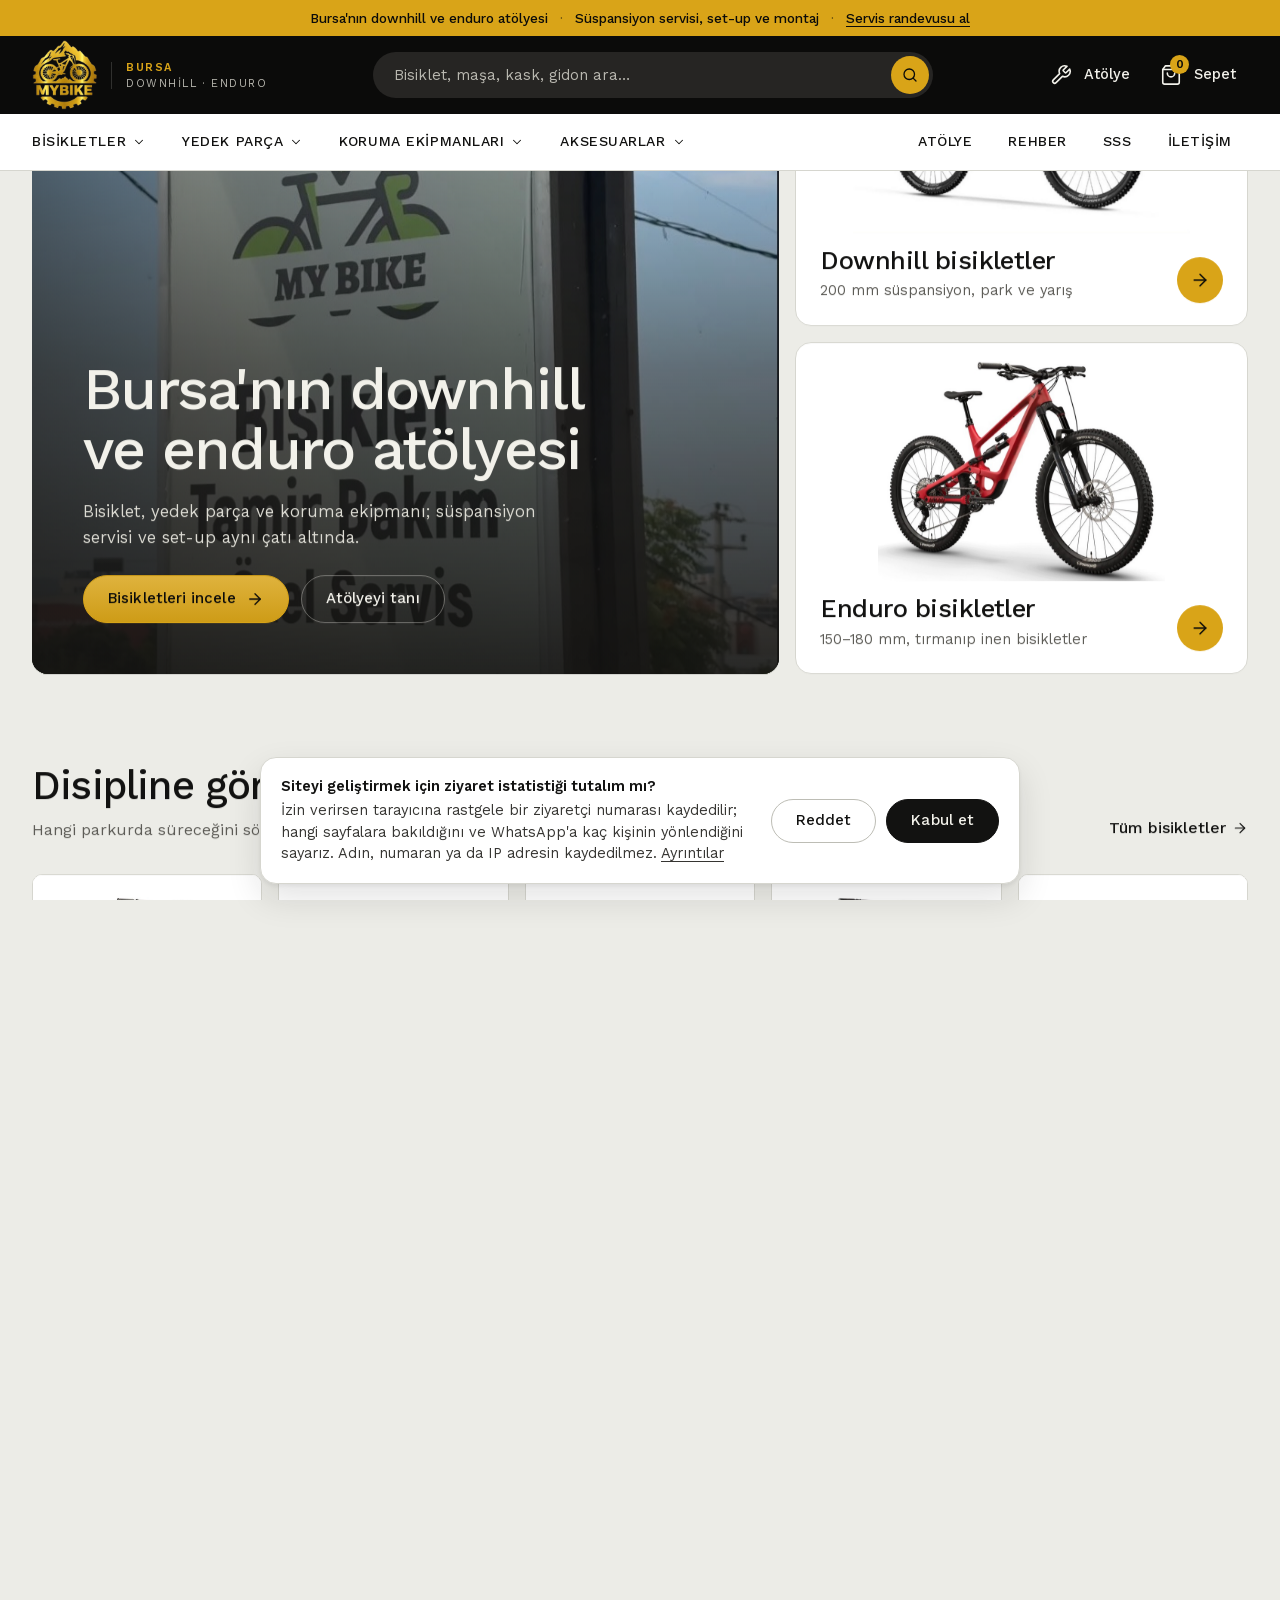
==== commit dd6f0230: "Footer: site yapımcısı iletişim numarası Co-Authored-By: Claude Opus 5.5 <noreply@anthropic.com>" ====
--- a/index.html
+++ b/index.html
@@ -60,8 +60,8 @@
     ]
   }
   </script>
-  <link rel="stylesheet" href="assets/css/fonts.css?v=202611221400">
-  <link rel="stylesheet" href="assets/css/style.css?v=202611221400">
+  <link rel="stylesheet" href="assets/css/fonts.css?v=202611221600">
+  <link rel="stylesheet" href="assets/css/style.css?v=202611221600">
 </head>
 <body data-page="home">
   <!-- palette: stone ground + logo gold/black · type Work Sans · radius soft · motion: GSAP ScrollSmoother + hero entrance -->
@@ -195,14 +195,14 @@
   </div>
 
   <script src="assets/vendor/supabase.min.js"></script>
-  <script src="assets/js/config.js?v=202611221400"></script>
-  <script src="assets/js/data.js?v=202611221400"></script>
-  <script src="assets/js/store.js?v=202611221400"></script>
-  <script src="assets/js/app.js?v=202611221400"></script>
-  <script src="assets/js/analytics.js?v=202611221400"></script>
+  <script src="assets/js/config.js?v=202611221600"></script>
+  <script src="assets/js/data.js?v=202611221600"></script>
+  <script src="assets/js/store.js?v=202611221600"></script>
+  <script src="assets/js/app.js?v=202611221600"></script>
+  <script src="assets/js/analytics.js?v=202611221600"></script>
   <script src="assets/vendor/gsap.min.js"></script>
   <script src="assets/vendor/ScrollTrigger.min.js"></script>
   <script src="assets/vendor/ScrollSmoother.min.js"></script>
-  <script src="assets/js/motion.js?v=202611221400"></script>
+  <script src="assets/js/motion.js?v=202611221600"></script>
 </body>
 </html>
--- a/assets/css/style.css
+++ b/assets/css/style.css
@@ -847,3 +847,8 @@
 .consent-actions { display: flex; gap: 10px; flex: 0 0 auto; }
 .consent-actions .btn { min-height: 44px; }
 @media (max-width: 560px) { .consent-actions { width: 100%; } .consent-actions .btn { flex: 1; } }
+
+/* Footer: site yapımcısı */
+.foot-bottom .credit { flex-basis: 100%; font-size: 12px; color: #6f6e67; }
+.foot-bottom .credit a { min-height: 0; display: inline; color: inherit; text-decoration: underline; text-underline-offset: 2px; }
+.foot-bottom .credit a:hover { color: var(--on-dark-muted); }
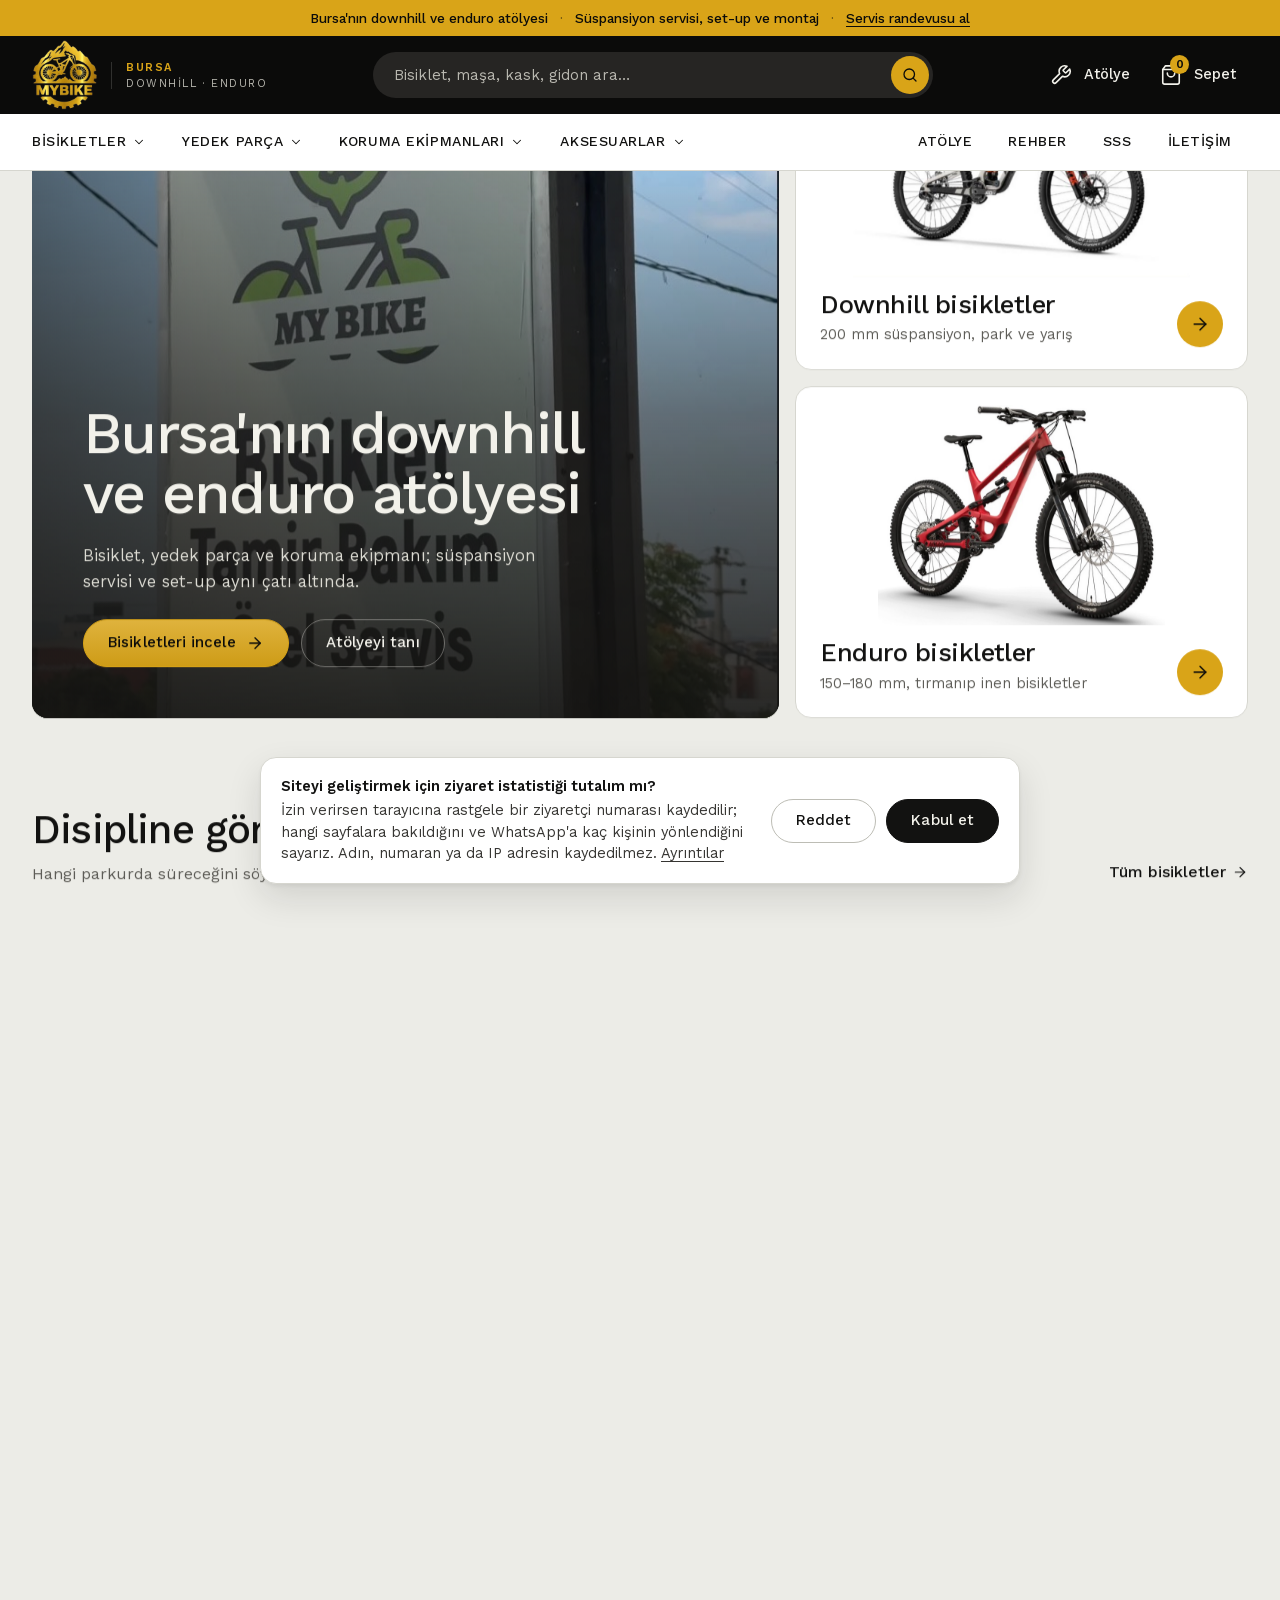
==== commit 264a15ff: "Yönetim paneli uygulama olarak yüklenebilir: manifest, service worker, Uygulamayı indir düğmesi Co-A" ====
--- a/index.html
+++ b/index.html
@@ -60,8 +60,8 @@
     ]
   }
   </script>
-  <link rel="stylesheet" href="assets/css/fonts.css?v=202611221600">
-  <link rel="stylesheet" href="assets/css/style.css?v=202611221600">
+  <link rel="stylesheet" href="assets/css/fonts.css?v=202611221800">
+  <link rel="stylesheet" href="assets/css/style.css?v=202611221800">
 </head>
 <body data-page="home">
   <!-- palette: stone ground + logo gold/black · type Work Sans · radius soft · motion: GSAP ScrollSmoother + hero entrance -->
@@ -195,14 +195,14 @@
   </div>
 
   <script src="assets/vendor/supabase.min.js"></script>
-  <script src="assets/js/config.js?v=202611221600"></script>
-  <script src="assets/js/data.js?v=202611221600"></script>
-  <script src="assets/js/store.js?v=202611221600"></script>
-  <script src="assets/js/app.js?v=202611221600"></script>
-  <script src="assets/js/analytics.js?v=202611221600"></script>
+  <script src="assets/js/config.js?v=202611221800"></script>
+  <script src="assets/js/data.js?v=202611221800"></script>
+  <script src="assets/js/store.js?v=202611221800"></script>
+  <script src="assets/js/app.js?v=202611221800"></script>
+  <script src="assets/js/analytics.js?v=202611221800"></script>
   <script src="assets/vendor/gsap.min.js"></script>
   <script src="assets/vendor/ScrollTrigger.min.js"></script>
   <script src="assets/vendor/ScrollSmoother.min.js"></script>
-  <script src="assets/js/motion.js?v=202611221600"></script>
+  <script src="assets/js/motion.js?v=202611221800"></script>
 </body>
 </html>
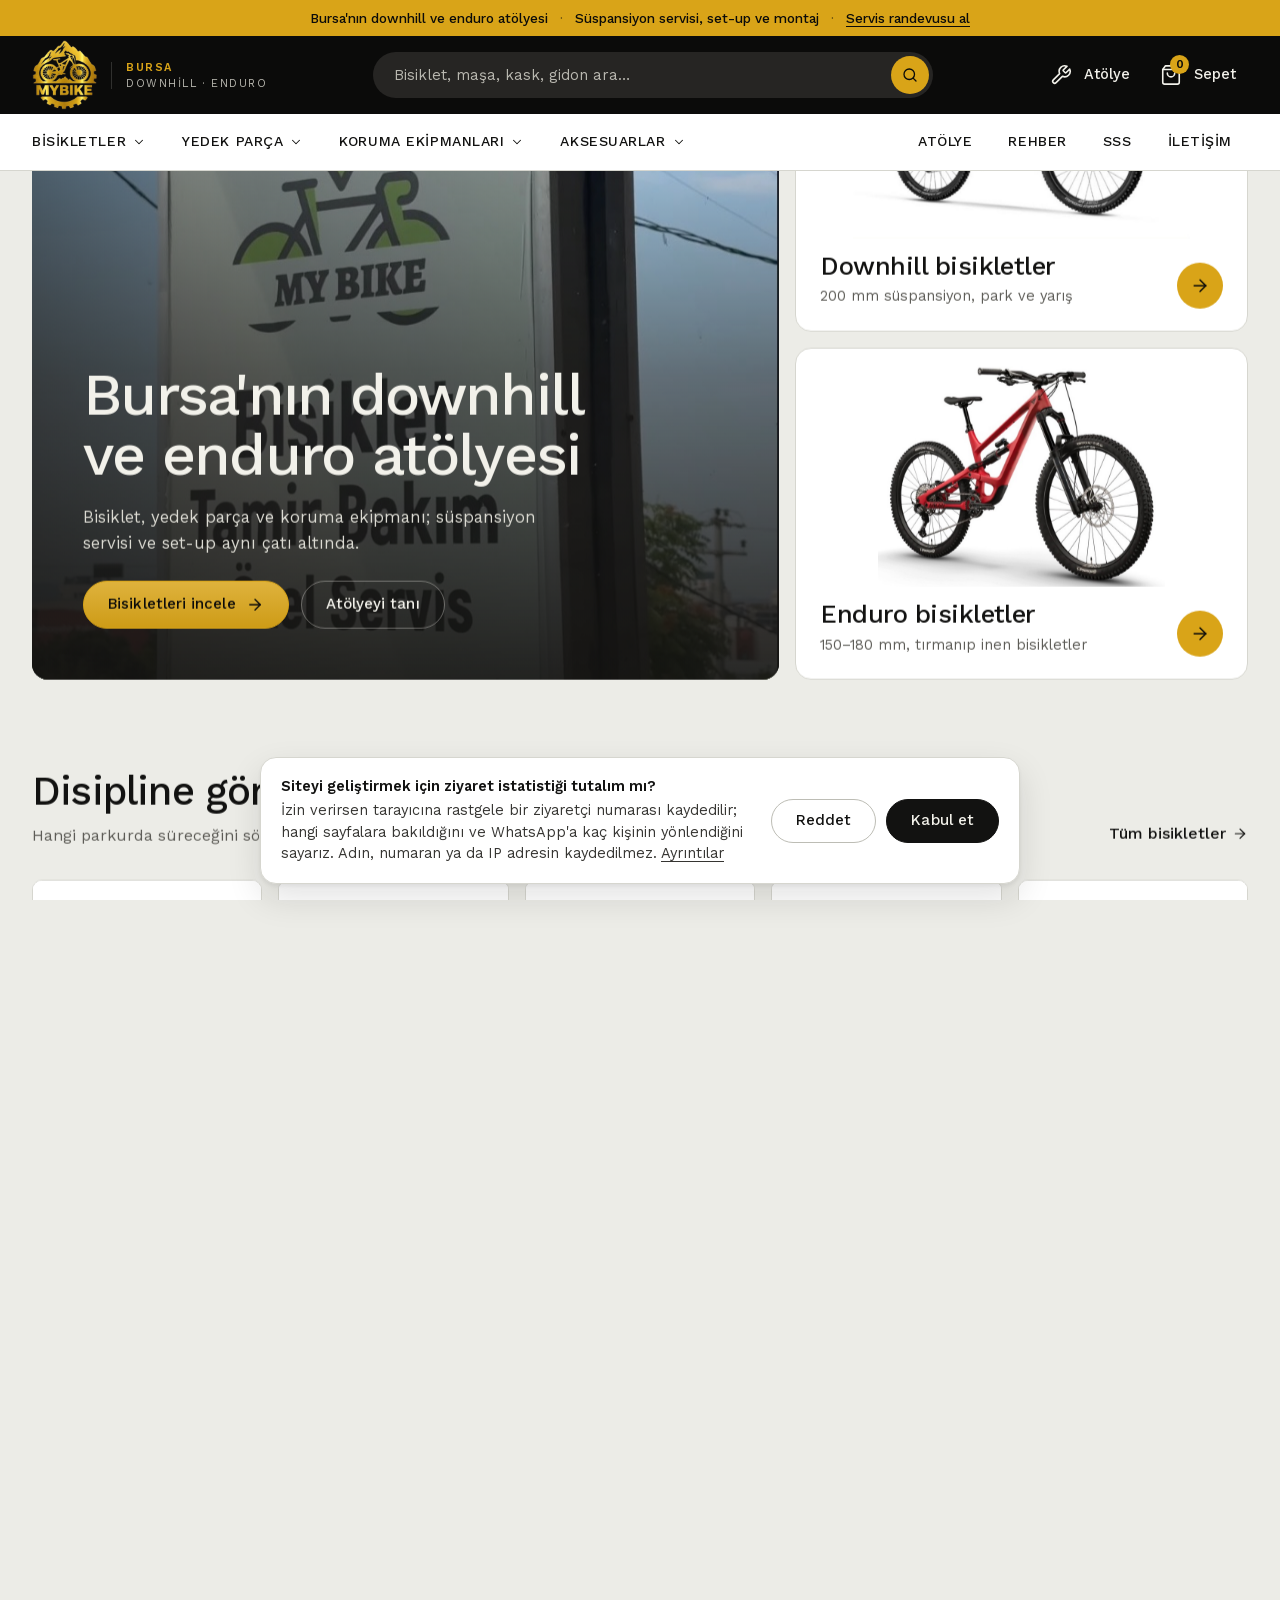
==== commit 88f32c91: "Mobilde parmakla yakınlaştırma kapatıldı; iPhone'da yazı kutularına dokununca otomatik büyüme engell" ====
--- a/index.html
+++ b/index.html
@@ -2,7 +2,7 @@
 <html lang="tr" data-type="place">
 <head>
   <meta charset="utf-8">
-  <meta name="viewport" content="width=device-width, initial-scale=1">
+  <meta name="viewport" content="width=device-width, initial-scale=1, maximum-scale=1, user-scalable=no">
   <meta http-equiv="Content-Security-Policy" content="default-src 'self'; script-src 'self'; style-src 'self' 'unsafe-inline'; img-src 'self' data: blob: https://vzsizdxejrnahdxeeici.supabase.co; font-src 'self'; connect-src 'self' https://vzsizdxejrnahdxeeici.supabase.co wss://vzsizdxejrnahdxeeici.supabase.co; object-src 'none'; base-uri 'self'; form-action 'self'; frame-src 'none'; upgrade-insecure-requests">
   <meta name="referrer" content="strict-origin-when-cross-origin">
   <title>My Bike Bursa | Downhill ve Enduro Bisiklet, Yedek Parça ve Atölye</title>
@@ -60,8 +60,8 @@
     ]
   }
   </script>
-  <link rel="stylesheet" href="assets/css/fonts.css?v=202611221800">
-  <link rel="stylesheet" href="assets/css/style.css?v=202611221800">
+  <link rel="stylesheet" href="assets/css/fonts.css?v=202611231000">
+  <link rel="stylesheet" href="assets/css/style.css?v=202611231000">
 </head>
 <body data-page="home">
   <!-- palette: stone ground + logo gold/black · type Work Sans · radius soft · motion: GSAP ScrollSmoother + hero entrance -->
@@ -195,14 +195,14 @@
   </div>
 
   <script src="assets/vendor/supabase.min.js"></script>
-  <script src="assets/js/config.js?v=202611221800"></script>
-  <script src="assets/js/data.js?v=202611221800"></script>
-  <script src="assets/js/store.js?v=202611221800"></script>
-  <script src="assets/js/app.js?v=202611221800"></script>
-  <script src="assets/js/analytics.js?v=202611221800"></script>
+  <script src="assets/js/config.js?v=202611231000"></script>
+  <script src="assets/js/data.js?v=202611231000"></script>
+  <script src="assets/js/store.js?v=202611231000"></script>
+  <script src="assets/js/app.js?v=202611231000"></script>
+  <script src="assets/js/analytics.js?v=202611231000"></script>
   <script src="assets/vendor/gsap.min.js"></script>
   <script src="assets/vendor/ScrollTrigger.min.js"></script>
   <script src="assets/vendor/ScrollSmoother.min.js"></script>
-  <script src="assets/js/motion.js?v=202611221800"></script>
+  <script src="assets/js/motion.js?v=202611231000"></script>
 </body>
 </html>
--- a/assets/css/style.css
+++ b/assets/css/style.css
@@ -852,3 +852,8 @@
 .foot-bottom .credit { flex-basis: 100%; font-size: 12px; color: #6f6e67; }
 .foot-bottom .credit a { min-height: 0; display: inline; color: inherit; text-decoration: underline; text-underline-offset: 2px; }
 .foot-bottom .credit a:hover { color: var(--on-dark-muted); }
+
+/* Mobilde parmakla yakınlaştırmayı kapat (iki parmak ve çift dokunma); kaydırma çalışmaya devam eder */
+html, body { touch-action: pan-x pan-y; }
+/* iPhone, 16px'ten küçük yazılı kutulara dokununca sayfayı büyütür: kutular en az 16px */
+@media (max-width: 720px) { input, select, textarea { font-size: 16px !important; } }
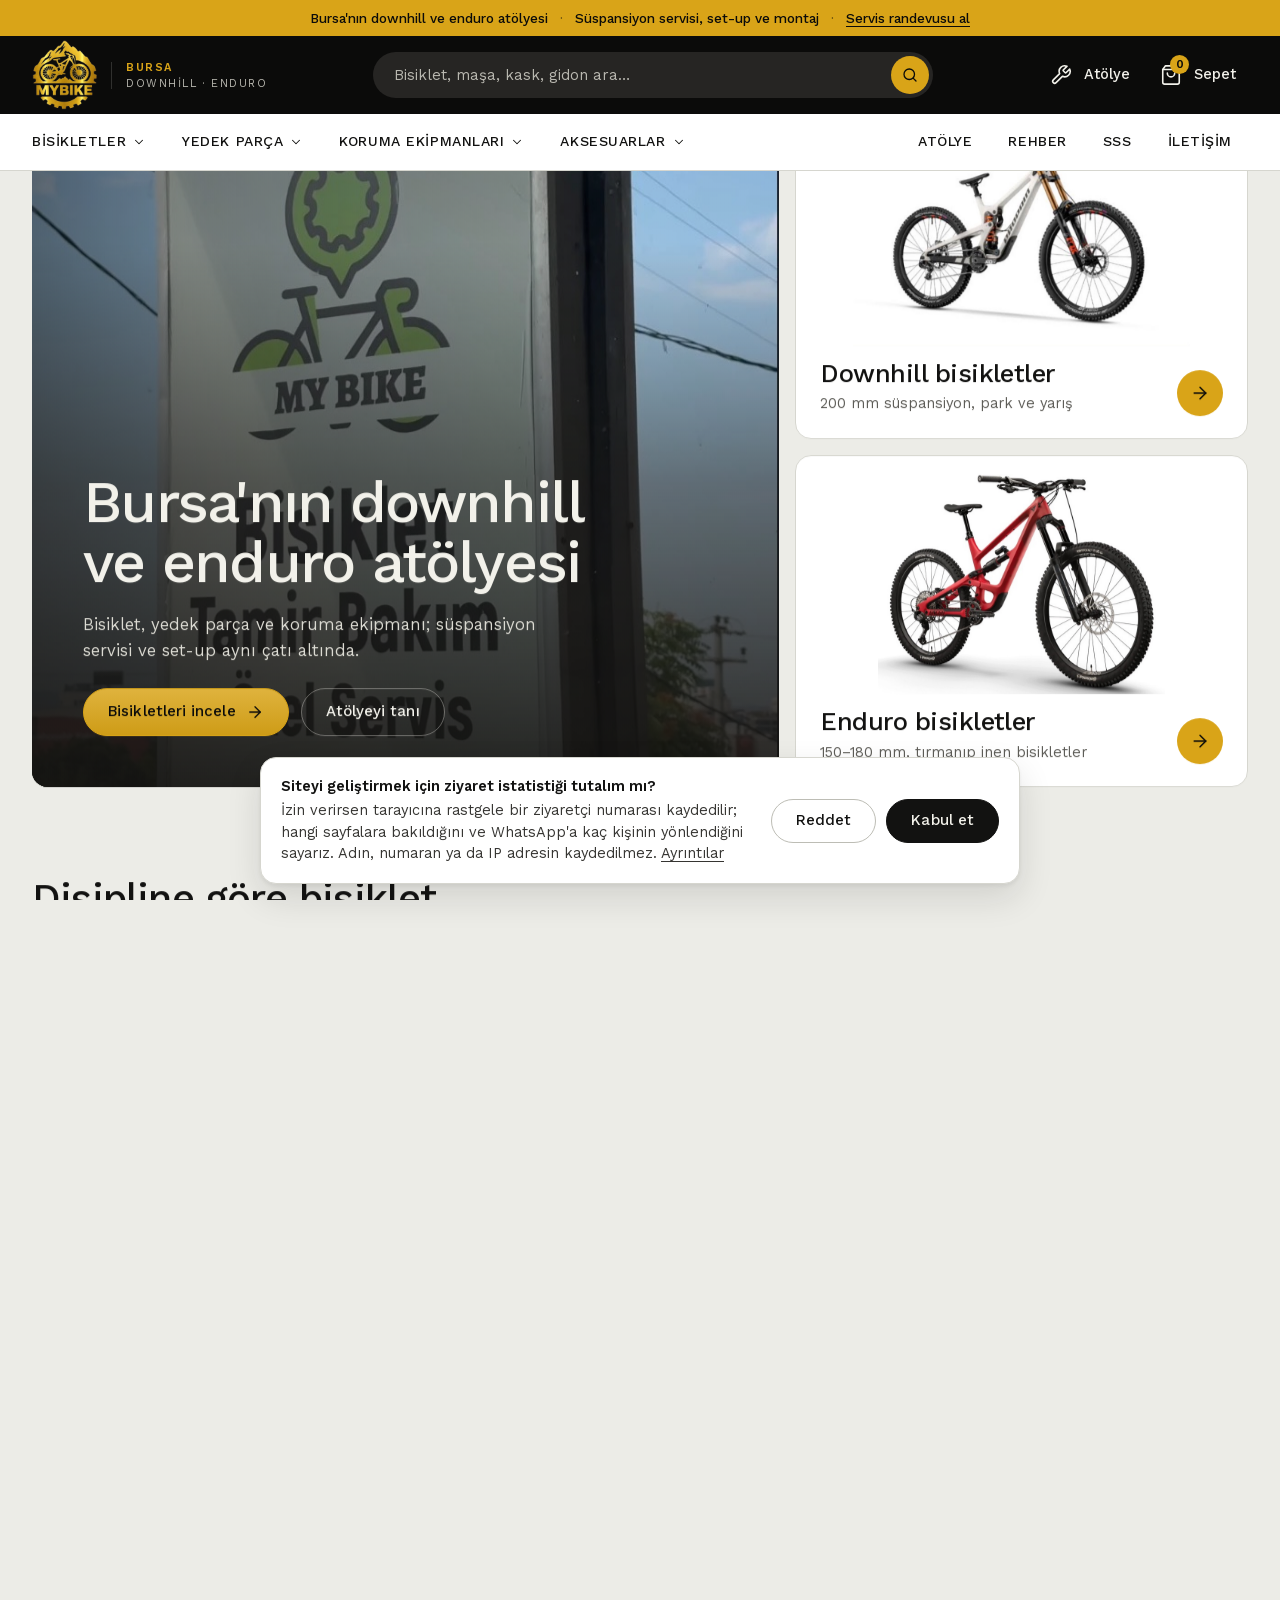
==== commit 510c84b5: "Yönetim paneli: ürün silme onayı sayfa içi pencereye taşındı; reddedilen silme açık hata olarak göst" ====
--- a/index.html
+++ b/index.html
@@ -60,8 +60,8 @@
     ]
   }
   </script>
-  <link rel="stylesheet" href="assets/css/fonts.css?v=202611231000">
-  <link rel="stylesheet" href="assets/css/style.css?v=202611231000">
+  <link rel="stylesheet" href="assets/css/fonts.css?v=202611231200">
+  <link rel="stylesheet" href="assets/css/style.css?v=202611231200">
 </head>
 <body data-page="home">
   <!-- palette: stone ground + logo gold/black · type Work Sans · radius soft · motion: GSAP ScrollSmoother + hero entrance -->
@@ -195,14 +195,14 @@
   </div>
 
   <script src="assets/vendor/supabase.min.js"></script>
-  <script src="assets/js/config.js?v=202611231000"></script>
-  <script src="assets/js/data.js?v=202611231000"></script>
-  <script src="assets/js/store.js?v=202611231000"></script>
-  <script src="assets/js/app.js?v=202611231000"></script>
-  <script src="assets/js/analytics.js?v=202611231000"></script>
+  <script src="assets/js/config.js?v=202611231200"></script>
+  <script src="assets/js/data.js?v=202611231200"></script>
+  <script src="assets/js/store.js?v=202611231200"></script>
+  <script src="assets/js/app.js?v=202611231200"></script>
+  <script src="assets/js/analytics.js?v=202611231200"></script>
   <script src="assets/vendor/gsap.min.js"></script>
   <script src="assets/vendor/ScrollTrigger.min.js"></script>
   <script src="assets/vendor/ScrollSmoother.min.js"></script>
-  <script src="assets/js/motion.js?v=202611231000"></script>
+  <script src="assets/js/motion.js?v=202611231200"></script>
 </body>
 </html>
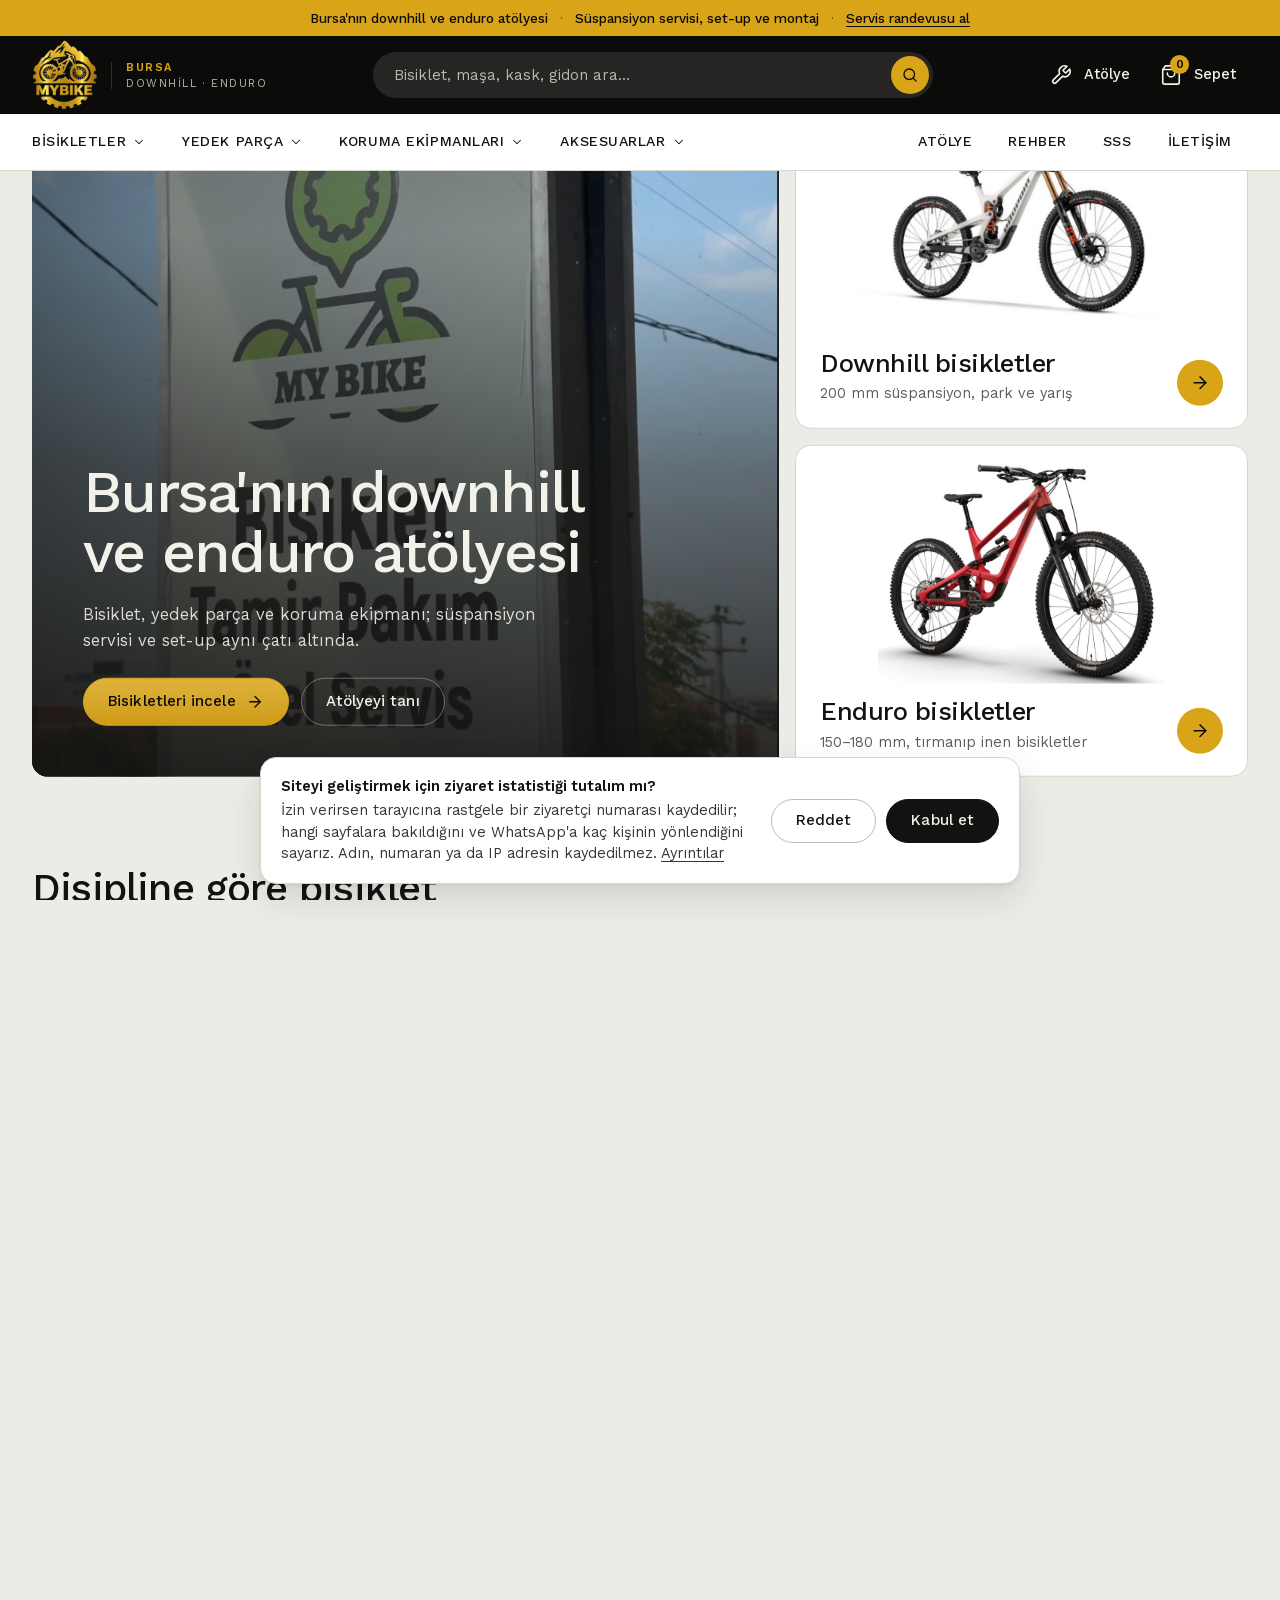
==== commit c6818ff2: "Yönetim paneli mobil: ürün listesi kart görünümünde, Düzenle ve Sil düğmeleri ekrana sığıyor Co-Auth" ====
--- a/index.html
+++ b/index.html
@@ -60,8 +60,8 @@
     ]
   }
   </script>
-  <link rel="stylesheet" href="assets/css/fonts.css?v=202611231200">
-  <link rel="stylesheet" href="assets/css/style.css?v=202611231200">
+  <link rel="stylesheet" href="assets/css/fonts.css?v=202611231300">
+  <link rel="stylesheet" href="assets/css/style.css?v=202611231300">
 </head>
 <body data-page="home">
   <!-- palette: stone ground + logo gold/black · type Work Sans · radius soft · motion: GSAP ScrollSmoother + hero entrance -->
@@ -195,14 +195,14 @@
   </div>
 
   <script src="assets/vendor/supabase.min.js"></script>
-  <script src="assets/js/config.js?v=202611231200"></script>
-  <script src="assets/js/data.js?v=202611231200"></script>
-  <script src="assets/js/store.js?v=202611231200"></script>
-  <script src="assets/js/app.js?v=202611231200"></script>
-  <script src="assets/js/analytics.js?v=202611231200"></script>
+  <script src="assets/js/config.js?v=202611231300"></script>
+  <script src="assets/js/data.js?v=202611231300"></script>
+  <script src="assets/js/store.js?v=202611231300"></script>
+  <script src="assets/js/app.js?v=202611231300"></script>
+  <script src="assets/js/analytics.js?v=202611231300"></script>
   <script src="assets/vendor/gsap.min.js"></script>
   <script src="assets/vendor/ScrollTrigger.min.js"></script>
   <script src="assets/vendor/ScrollSmoother.min.js"></script>
-  <script src="assets/js/motion.js?v=202611231200"></script>
+  <script src="assets/js/motion.js?v=202611231300"></script>
 </body>
 </html>
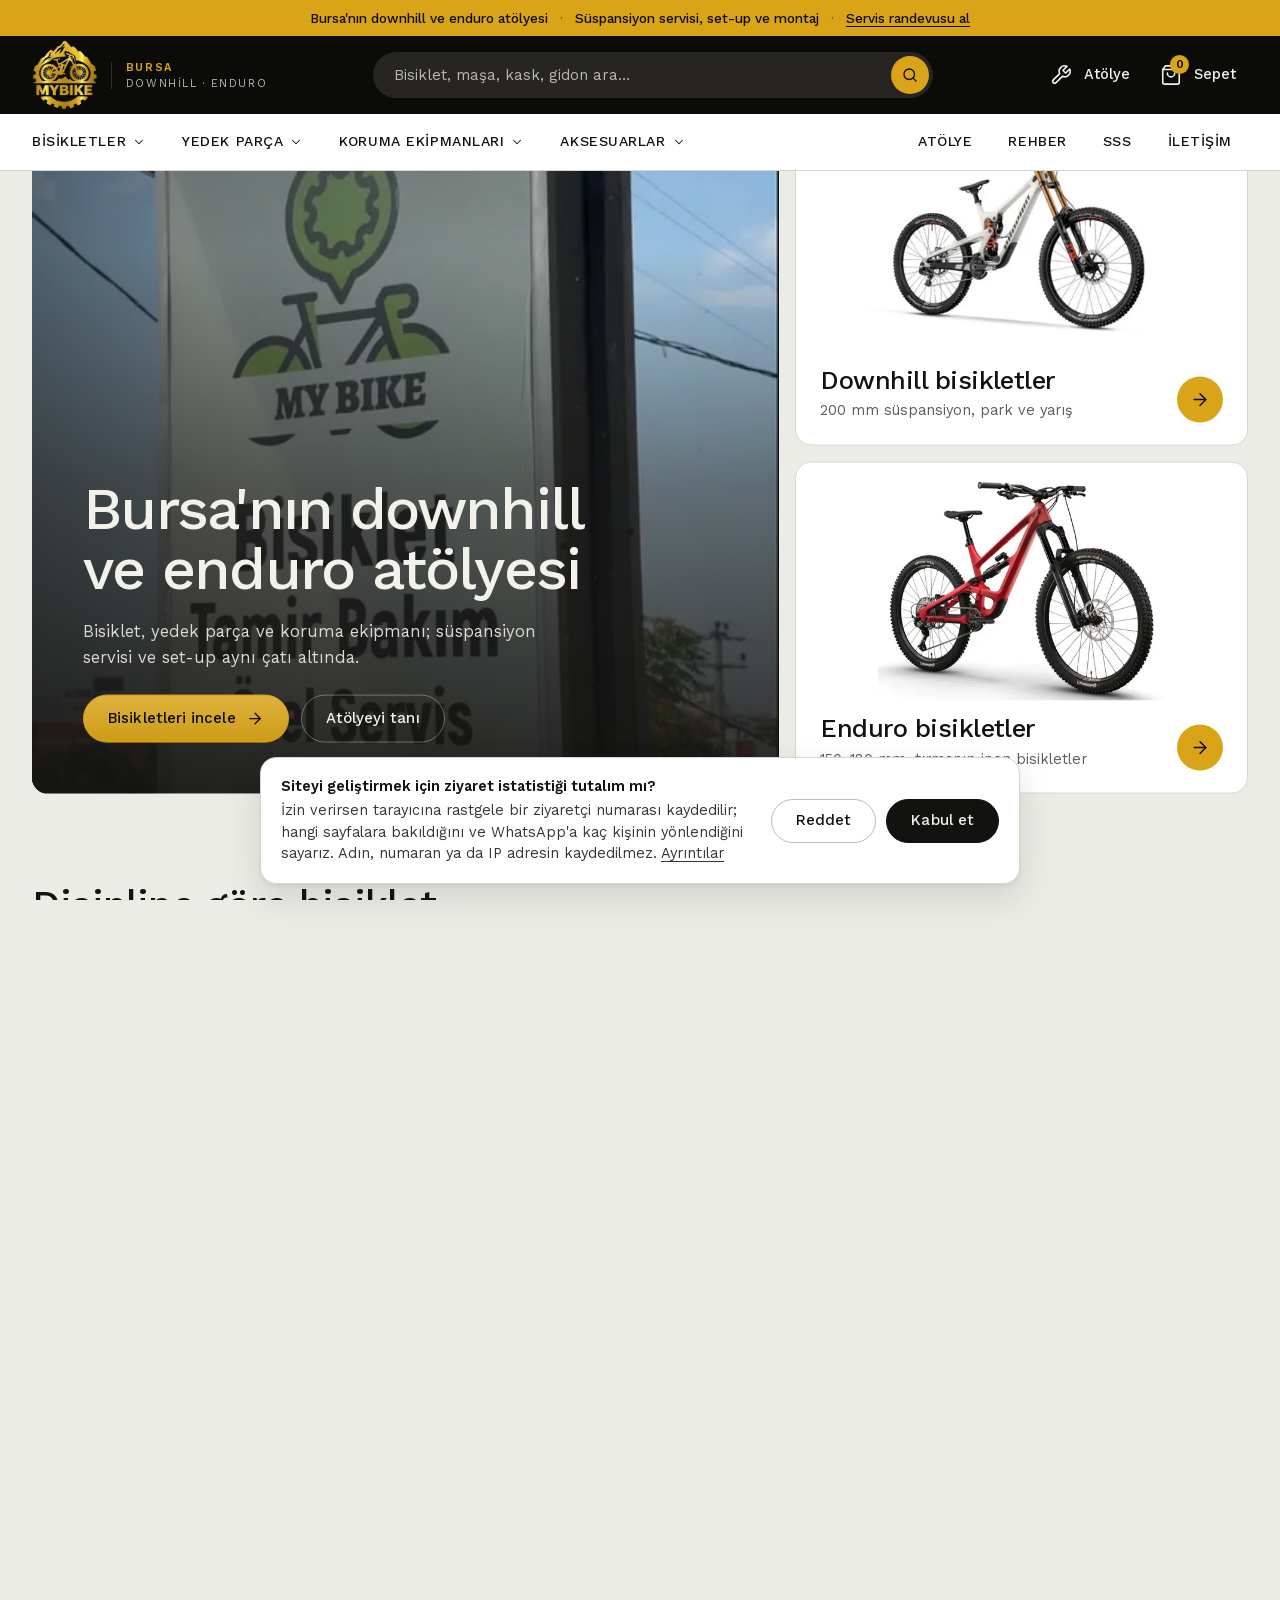
==== commit 1ad9759b: "Performans ve erişilebilirlik: fotoğraflar WebP (480/900 px), ana görsel öne yükleniyor, Supabase ön" ====
--- a/index.html
+++ b/index.html
@@ -2,7 +2,7 @@
 <html lang="tr" data-type="place">
 <head>
   <meta charset="utf-8">
-  <meta name="viewport" content="width=device-width, initial-scale=1, maximum-scale=1, user-scalable=no">
+  <meta name="viewport" content="width=device-width, initial-scale=1">
   <meta http-equiv="Content-Security-Policy" content="default-src 'self'; script-src 'self'; style-src 'self' 'unsafe-inline'; img-src 'self' data: blob: https://vzsizdxejrnahdxeeici.supabase.co; font-src 'self'; connect-src 'self' https://vzsizdxejrnahdxeeici.supabase.co wss://vzsizdxejrnahdxeeici.supabase.co; object-src 'none'; base-uri 'self'; form-action 'self'; frame-src 'none'; upgrade-insecure-requests">
   <meta name="referrer" content="strict-origin-when-cross-origin">
   <title>My Bike Bursa | Downhill ve Enduro Bisiklet, Yedek Parça ve Atölye</title>
@@ -60,8 +60,10 @@
     ]
   }
   </script>
-  <link rel="stylesheet" href="assets/css/fonts.css?v=202611231300">
-  <link rel="stylesheet" href="assets/css/style.css?v=202611231300">
+  <link rel="preconnect" href="https://vzsizdxejrnahdxeeici.supabase.co" crossorigin>
+  <link rel="preload" as="image" href="assets/img/atolye/tabela.webp" imagesrcset="assets/img/atolye/tabela-480.webp 480w, assets/img/atolye/tabela.webp 900w" imagesizes="(max-width: 720px) 100vw, 60vw" fetchpriority="high">
+  <link rel="stylesheet" href="assets/css/fonts.css?v=202611221830">
+  <link rel="stylesheet" href="assets/css/style.css?v=202611221830">
 </head>
 <body data-page="home">
   <!-- palette: stone ground + logo gold/black · type Work Sans · radius soft · motion: GSAP ScrollSmoother + hero entrance -->
@@ -77,7 +79,7 @@
           <div class="wrap">
             <div class="hero-grid">
               <div class="hero-main" data-enter-media>
-                <div class="ph ph--dark has-img"><img src="assets/img/atolye/tabela.jpg" alt="My Bike tabelası: bisiklet tamir bakım, özel servis" decoding="async" style="object-position:center 56%"></div>
+                <div class="ph ph--dark has-img"><img src="assets/img/atolye/tabela.webp" srcset="assets/img/atolye/tabela-480.webp 480w, assets/img/atolye/tabela.webp 900w" sizes="(max-width: 720px) 100vw, 60vw" width="820" height="1340" alt="My Bike tabelası: bisiklet tamir bakım, özel servis" fetchpriority="high" style="object-position:center 56%"></div>
                 <div class="hero-copy">
                   <h1 data-enter-item>Bursa'nın downhill ve enduro atölyesi</h1>
                   <p data-enter-item>Bisiklet, yedek parça ve koruma ekipmanı; süspansiyon servisi ve set-up aynı çatı altında.</p>
@@ -89,14 +91,14 @@
               </div>
 
               <a class="hero-side hero-side--light" href="magaza.html?kat=downhill" data-enter-media>
-                <div class="ph has-img"><img src="assets/img/disiplin/downhill-propain.jpg" alt="Downhill bisiklet" width="846" height="568" decoding="async"></div>
+                <div class="ph has-img"><img src="assets/img/disiplin/downhill-propain.webp" srcset="assets/img/disiplin/downhill-propain-480.webp 480w, assets/img/disiplin/downhill-propain.webp 900w" sizes="(max-width: 720px) 50vw, 25vw" alt="Downhill bisiklet" width="846" height="568" decoding="async"></div>
                 <div class="copy">
                   <div><h2>Downhill bisikletler</h2><p>200 mm süspansiyon, park ve yarış</p></div>
                   <span class="round-arrow" aria-hidden="true"><svg viewBox="0 0 24 24" fill="none" stroke="currentColor" stroke-width="1.75" stroke-linecap="round" stroke-linejoin="round"><path d="M5 12h14"/><path d="m12 5 7 7-7 7"/></svg></span>
                 </div>
               </a>
               <a class="hero-side hero-side--light" href="magaza.html?kat=enduro" data-enter-media>
-                <div class="ph has-img"><img src="assets/img/disiplin/enduro-capra.jpg" alt="Enduro bisiklet" width="760" height="600" decoding="async"></div>
+                <div class="ph has-img"><img src="assets/img/disiplin/enduro-capra.webp" srcset="assets/img/disiplin/enduro-capra-480.webp 480w, assets/img/disiplin/enduro-capra.webp 900w" sizes="(max-width: 720px) 50vw, 25vw" alt="Enduro bisiklet" width="760" height="600" decoding="async"></div>
                 <div class="copy">
                   <div><h2>Enduro bisikletler</h2><p>150–180 mm, tırmanıp inen bisikletler</p></div>
                   <span class="round-arrow" aria-hidden="true"><svg viewBox="0 0 24 24" fill="none" stroke="currentColor" stroke-width="1.75" stroke-linecap="round" stroke-linejoin="round"><path d="M5 12h14"/><path d="m12 5 7 7-7 7"/></svg></span>
@@ -195,14 +197,14 @@
   </div>
 
   <script src="assets/vendor/supabase.min.js"></script>
-  <script src="assets/js/config.js?v=202611231300"></script>
-  <script src="assets/js/data.js?v=202611231300"></script>
-  <script src="assets/js/store.js?v=202611231300"></script>
-  <script src="assets/js/app.js?v=202611231300"></script>
-  <script src="assets/js/analytics.js?v=202611231300"></script>
+  <script src="assets/js/config.js?v=202611221830"></script>
+  <script src="assets/js/data.js?v=202611221830"></script>
+  <script src="assets/js/store.js?v=202611221830"></script>
+  <script src="assets/js/app.js?v=202611221830"></script>
+  <script src="assets/js/analytics.js?v=202611221830"></script>
   <script src="assets/vendor/gsap.min.js"></script>
   <script src="assets/vendor/ScrollTrigger.min.js"></script>
   <script src="assets/vendor/ScrollSmoother.min.js"></script>
-  <script src="assets/js/motion.js?v=202611231300"></script>
+  <script src="assets/js/motion.js?v=202611221830"></script>
 </body>
 </html>
--- a/assets/css/style.css
+++ b/assets/css/style.css
@@ -419,7 +419,7 @@
 .foot-grid { display: grid; grid-template-columns: 1.4fr repeat(3, 1fr) 1.3fr; gap: 40px; padding-block: 64px 48px; }
 .foot-brand p { color: var(--on-dark-muted); font-size: 14.5px; margin-top: 18px; max-width: 34ch; }
 .foot-brand address { font-style: normal; color: var(--on-dark-muted); font-size: 14.5px; margin-top: 16px; display: grid; gap: 6px; }
-.site-footer h4 { font-size: 14px; font-weight: 600; letter-spacing: .04em; text-transform: uppercase; margin-bottom: 14px; color: var(--on-dark); }
+.site-footer .foot-h { font-size: 14px; font-weight: 600; letter-spacing: .04em; text-transform: uppercase; margin-bottom: 14px; color: var(--on-dark); }
 .site-footer li a { display: inline-block; padding: 5px 0; color: var(--on-dark-muted); font-size: 14.5px; transition: color var(--t-fast); }
 .site-footer li a:hover { color: var(--on-dark); }
 .newsletter p { color: var(--on-dark-muted); font-size: 14.5px; margin-bottom: 14px; }
@@ -652,7 +652,7 @@
   :root { --header-h: 128px; }
   .mainnav { display: none; }
   .menu-btn { display: inline-flex; }
-  .icon-btn .label { display: none; }
+  .icon-btn .label { position: absolute; width: 1px; height: 1px; overflow: hidden; clip: rect(0 0 0 0); white-space: nowrap; }
   .topbar .wrap { grid-template-columns: auto auto; justify-content: space-between; gap: 16px; min-height: 64px; }
   .topbar .search { grid-column: 1 / -1; grid-row: 2; max-width: none; margin-bottom: 12px; }
   .topbar .search input { height: 42px; }
@@ -849,7 +849,7 @@
 @media (max-width: 560px) { .consent-actions { width: 100%; } .consent-actions .btn { flex: 1; } }
 
 /* Footer: site yapımcısı */
-.foot-bottom .credit { flex-basis: 100%; font-size: 12px; color: #6f6e67; }
+.foot-bottom .credit { flex-basis: 100%; font-size: 12px; color: #a3a299; }
 .foot-bottom .credit a { min-height: 0; display: inline; color: inherit; text-decoration: underline; text-underline-offset: 2px; }
 .foot-bottom .credit a:hover { color: var(--on-dark-muted); }
 
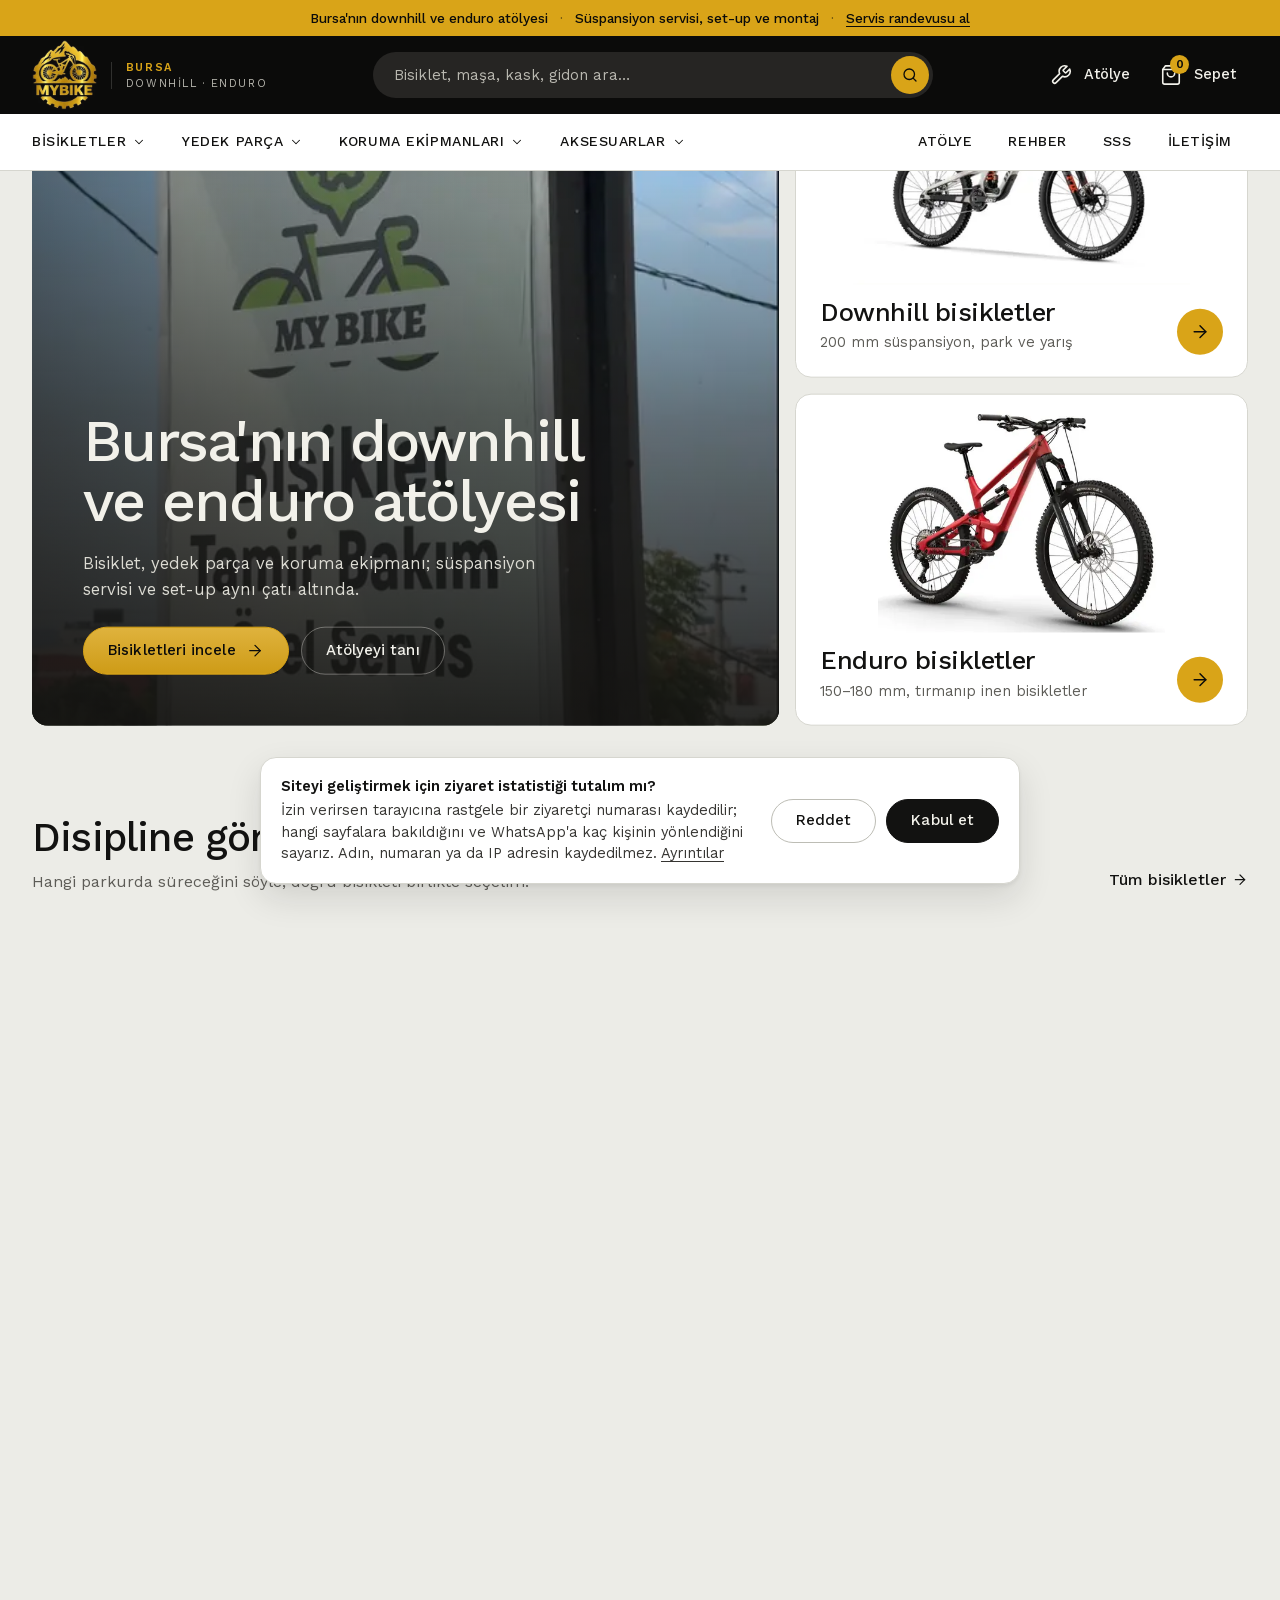
==== commit 035323be: "Mağaza ve ürün sayfasında yükleme sırasında sayfa kayması giderildi; stok etiketi renkleri okunaklı " ====
--- a/index.html
+++ b/index.html
@@ -62,8 +62,8 @@
   </script>
   <link rel="preconnect" href="https://vzsizdxejrnahdxeeici.supabase.co" crossorigin>
   <link rel="preload" as="image" href="assets/img/atolye/tabela.webp" imagesrcset="assets/img/atolye/tabela-480.webp 480w, assets/img/atolye/tabela.webp 900w" imagesizes="(max-width: 720px) 100vw, 60vw" fetchpriority="high">
-  <link rel="stylesheet" href="assets/css/fonts.css?v=202611221830">
-  <link rel="stylesheet" href="assets/css/style.css?v=202611221830">
+  <link rel="stylesheet" href="assets/css/fonts.css?v=202611221930">
+  <link rel="stylesheet" href="assets/css/style.css?v=202611221930">
 </head>
 <body data-page="home">
   <!-- palette: stone ground + logo gold/black · type Work Sans · radius soft · motion: GSAP ScrollSmoother + hero entrance -->
@@ -197,14 +197,14 @@
   </div>
 
   <script src="assets/vendor/supabase.min.js"></script>
-  <script src="assets/js/config.js?v=202611221830"></script>
-  <script src="assets/js/data.js?v=202611221830"></script>
-  <script src="assets/js/store.js?v=202611221830"></script>
-  <script src="assets/js/app.js?v=202611221830"></script>
-  <script src="assets/js/analytics.js?v=202611221830"></script>
+  <script src="assets/js/config.js?v=202611221930"></script>
+  <script src="assets/js/data.js?v=202611221930"></script>
+  <script src="assets/js/store.js?v=202611221930"></script>
+  <script src="assets/js/app.js?v=202611221930"></script>
+  <script src="assets/js/analytics.js?v=202611221930"></script>
   <script src="assets/vendor/gsap.min.js"></script>
   <script src="assets/vendor/ScrollTrigger.min.js"></script>
   <script src="assets/vendor/ScrollSmoother.min.js"></script>
-  <script src="assets/js/motion.js?v=202611221830"></script>
+  <script src="assets/js/motion.js?v=202611221930"></script>
 </body>
 </html>
--- a/assets/css/style.css
+++ b/assets/css/style.css
@@ -31,7 +31,7 @@
 
   --wrap: 1320px;
   --gutter: clamp(16px, 3vw, 32px);
-  --header-h: 168px;
+  --header-h: 171px;
 
   --shadow-1: 0 1px 2px rgba(24, 23, 21, .06), 0 4px 14px rgba(24, 23, 21, .06);
   --shadow-2: 0 2px 4px rgba(24, 23, 21, .06), 0 14px 34px rgba(24, 23, 21, .12);
@@ -657,7 +657,7 @@
   .topbar .search { grid-column: 1 / -1; grid-row: 2; max-width: none; margin-bottom: 12px; }
   .topbar .search input { height: 42px; }
   .topbar .search button { width: 34px; height: 34px; }
-  :root { --header-h: 174px; }
+  :root { --header-h: 164px; }
 
   .hero-grid { grid-template-columns: 1fr 1fr; grid-template-rows: auto auto; height: auto; }
   .hero-main { grid-column: 1 / -1; grid-row: auto; min-height: clamp(460px, 70svh, 600px); }
@@ -801,8 +801,8 @@
 /* Stok durumu */
 .stock { display: inline-flex; align-items: center; gap: 6px; font-size: 13px; font-weight: 600; color: var(--ink-2); }
 .stock::before { content: ""; width: 8px; height: 8px; border-radius: 50%; background: currentColor; flex: none; }
-.stock--stokta { color: #2f7d4a; }
-.stock--siparis { color: #a86a00; }
+.stock--stokta { color: #24653a; }
+.stock--siparis { color: #855200; }
 .stock--satildi { color: var(--muted); }
 .p-card .stock { margin-top: 6px; }
 .p-card.is-sold .frame { opacity: .55; filter: grayscale(1); }
@@ -857,3 +857,8 @@
 html, body { touch-action: pan-x pan-y; }
 /* iPhone, 16px'ten küçük yazılı kutulara dokununca sayfayı büyütür: kutular en az 16px */
 @media (max-width: 720px) { input, select, textarea { font-size: 16px !important; } }
+
+/* Mağaza: ürünler veritabanından gelene kadar liste alanı yer tutar (sayfa kaymasın) */
+.p-grid[data-grid]:empty { min-height: 120vh; }
+.pdp[data-pdp]:empty { min-height: 140vh; }
+.p-grid[data-related]:empty { min-height: 420px; }
